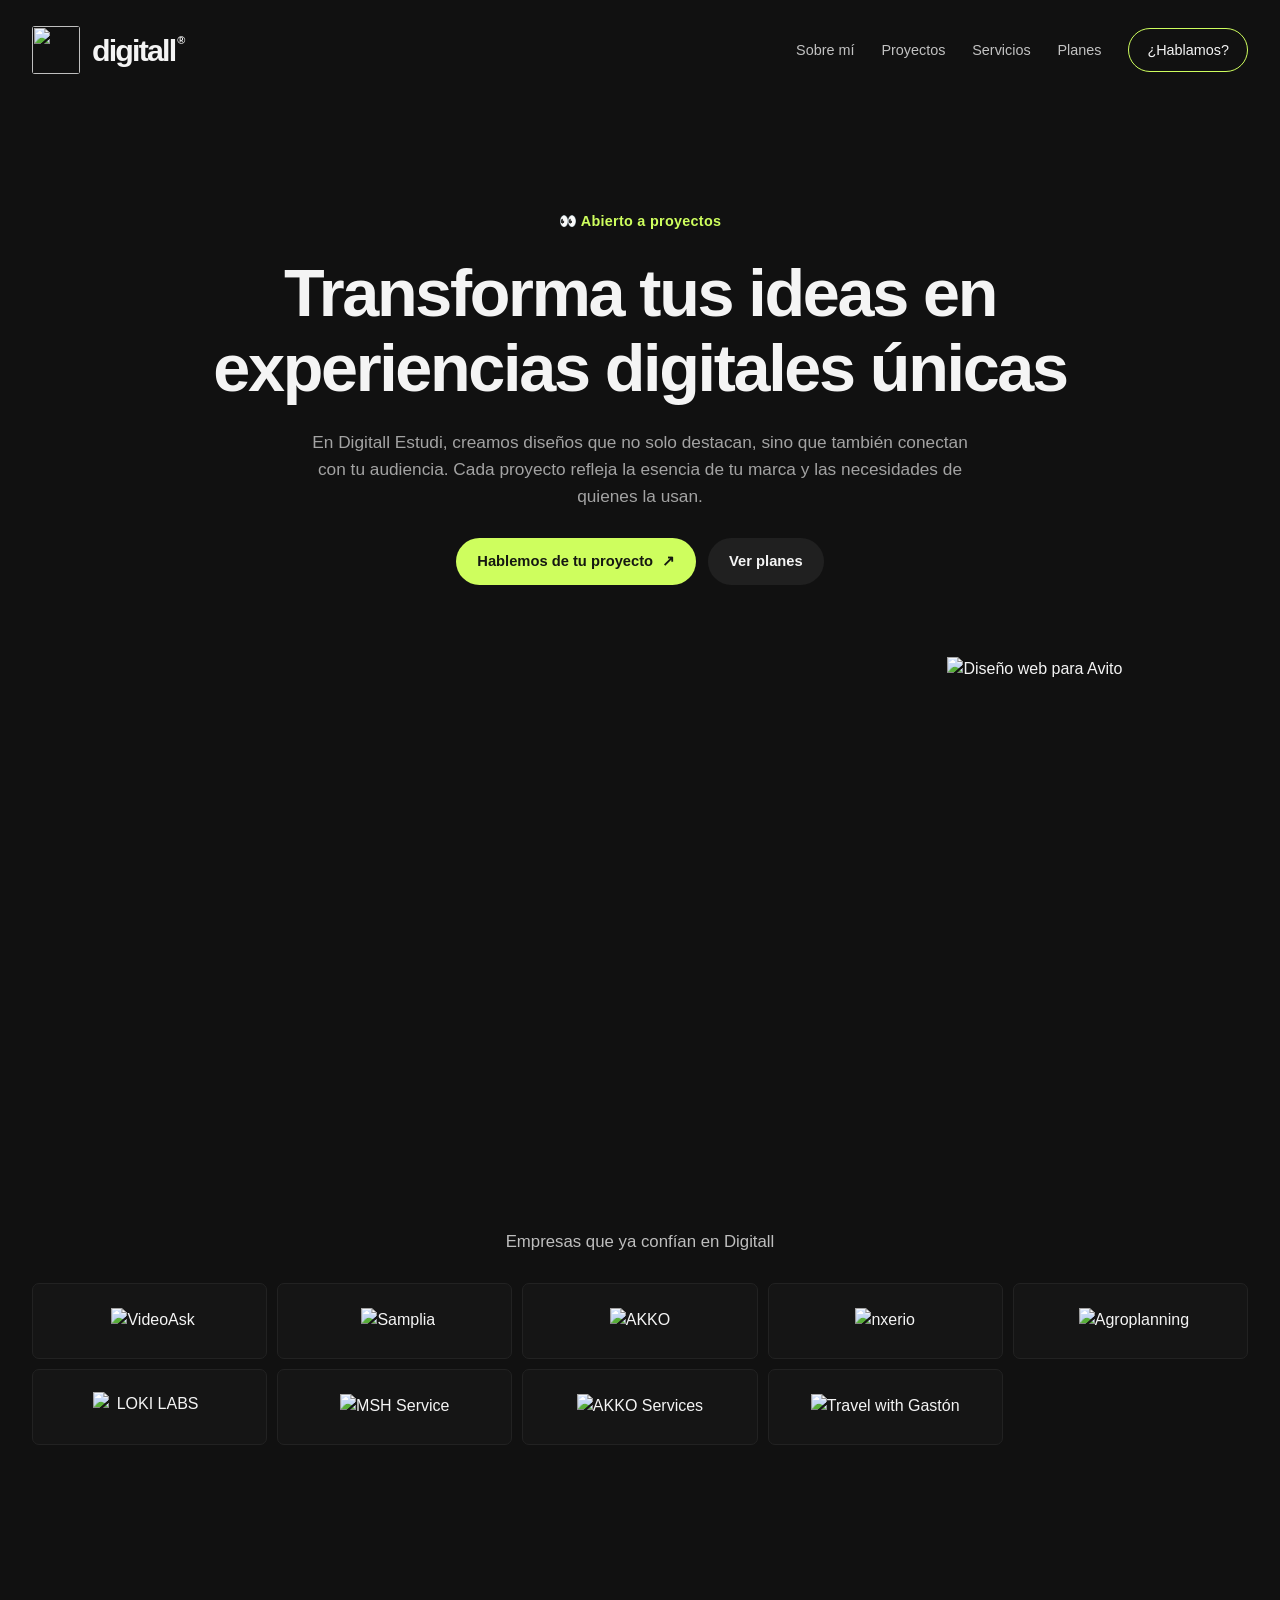
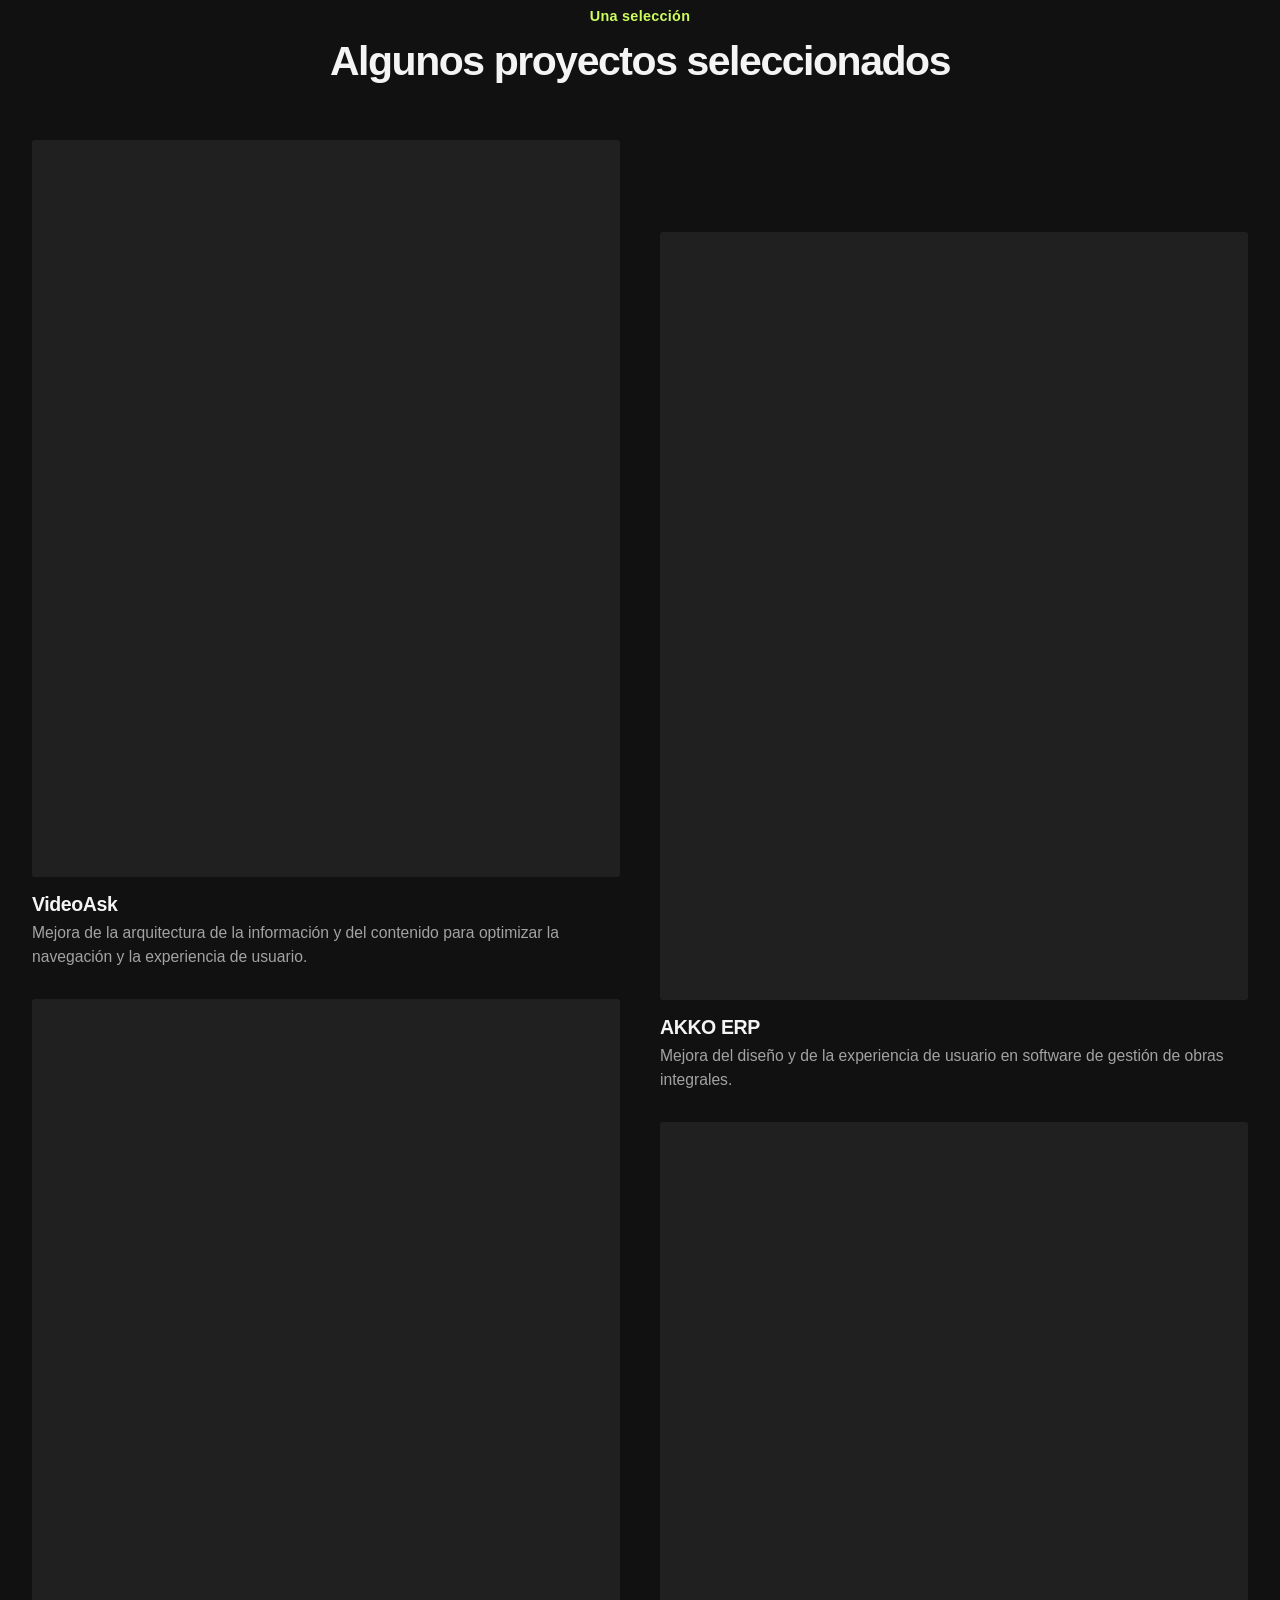
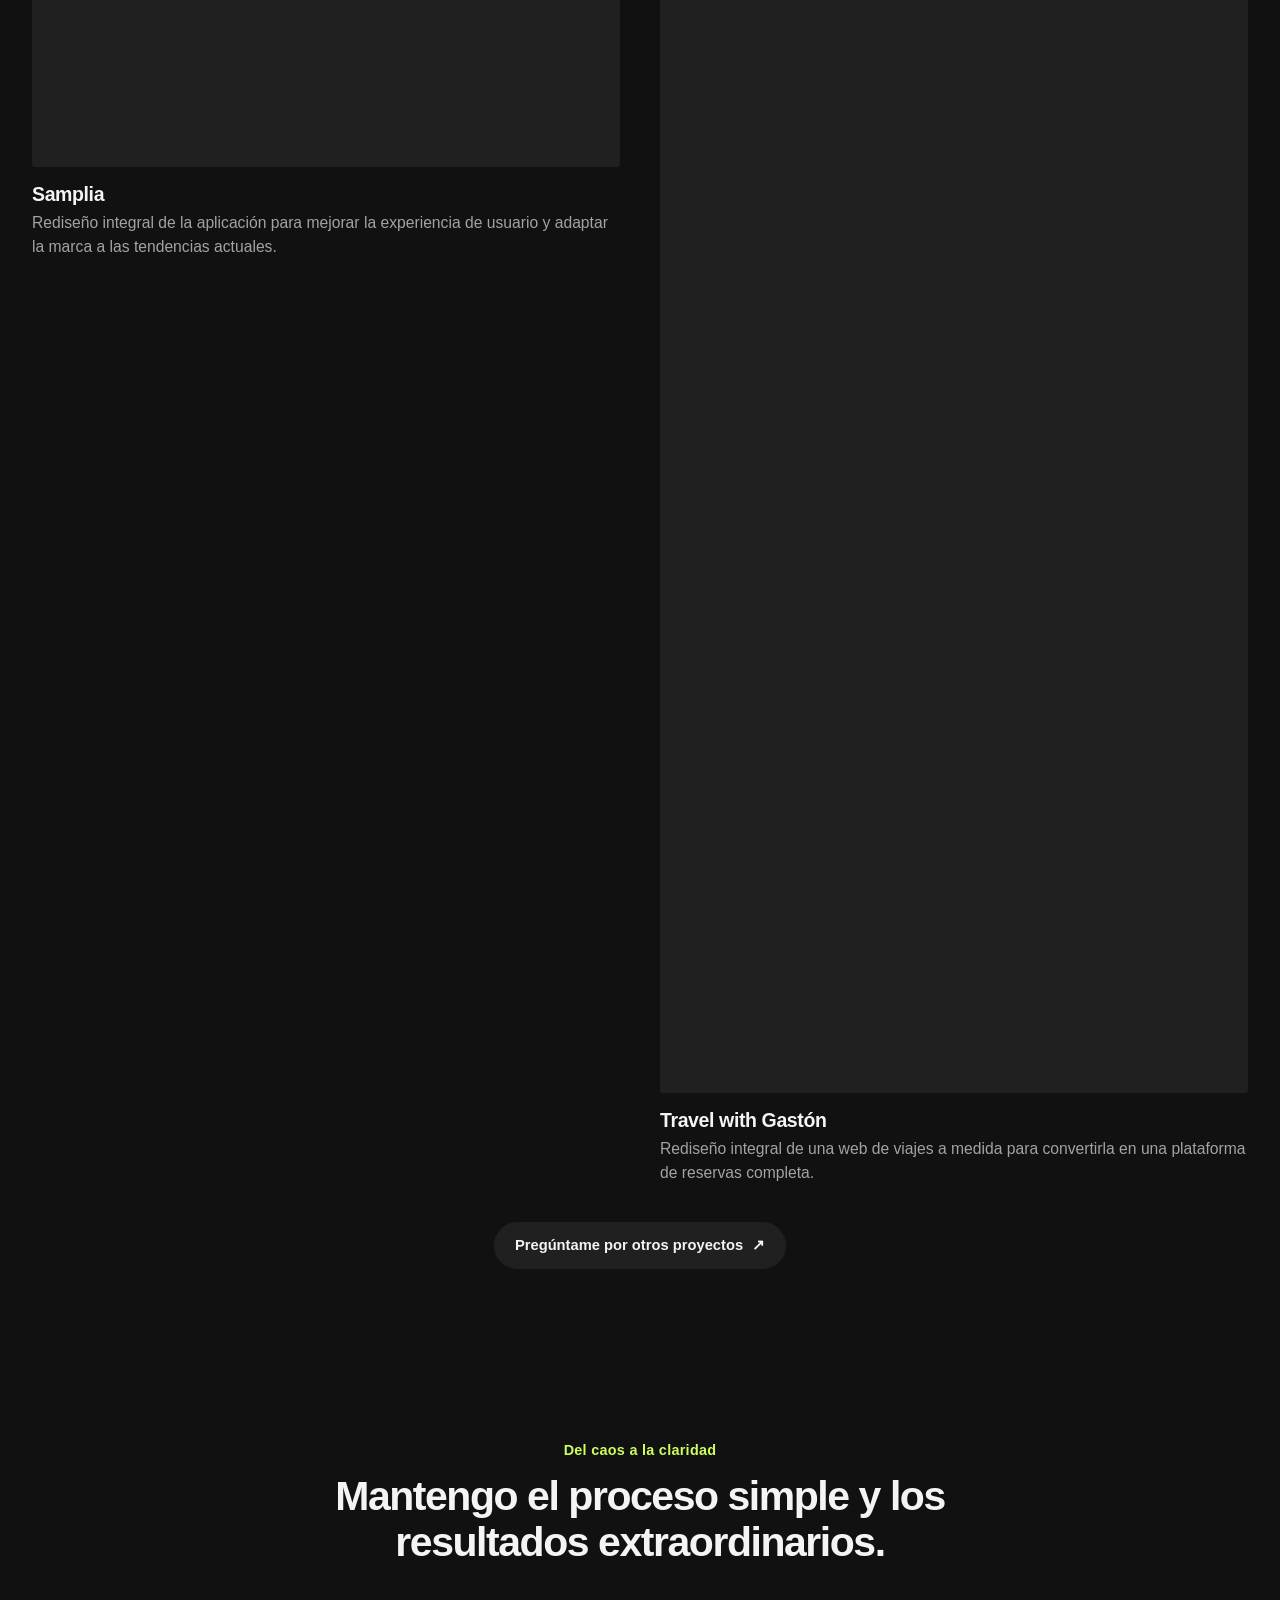
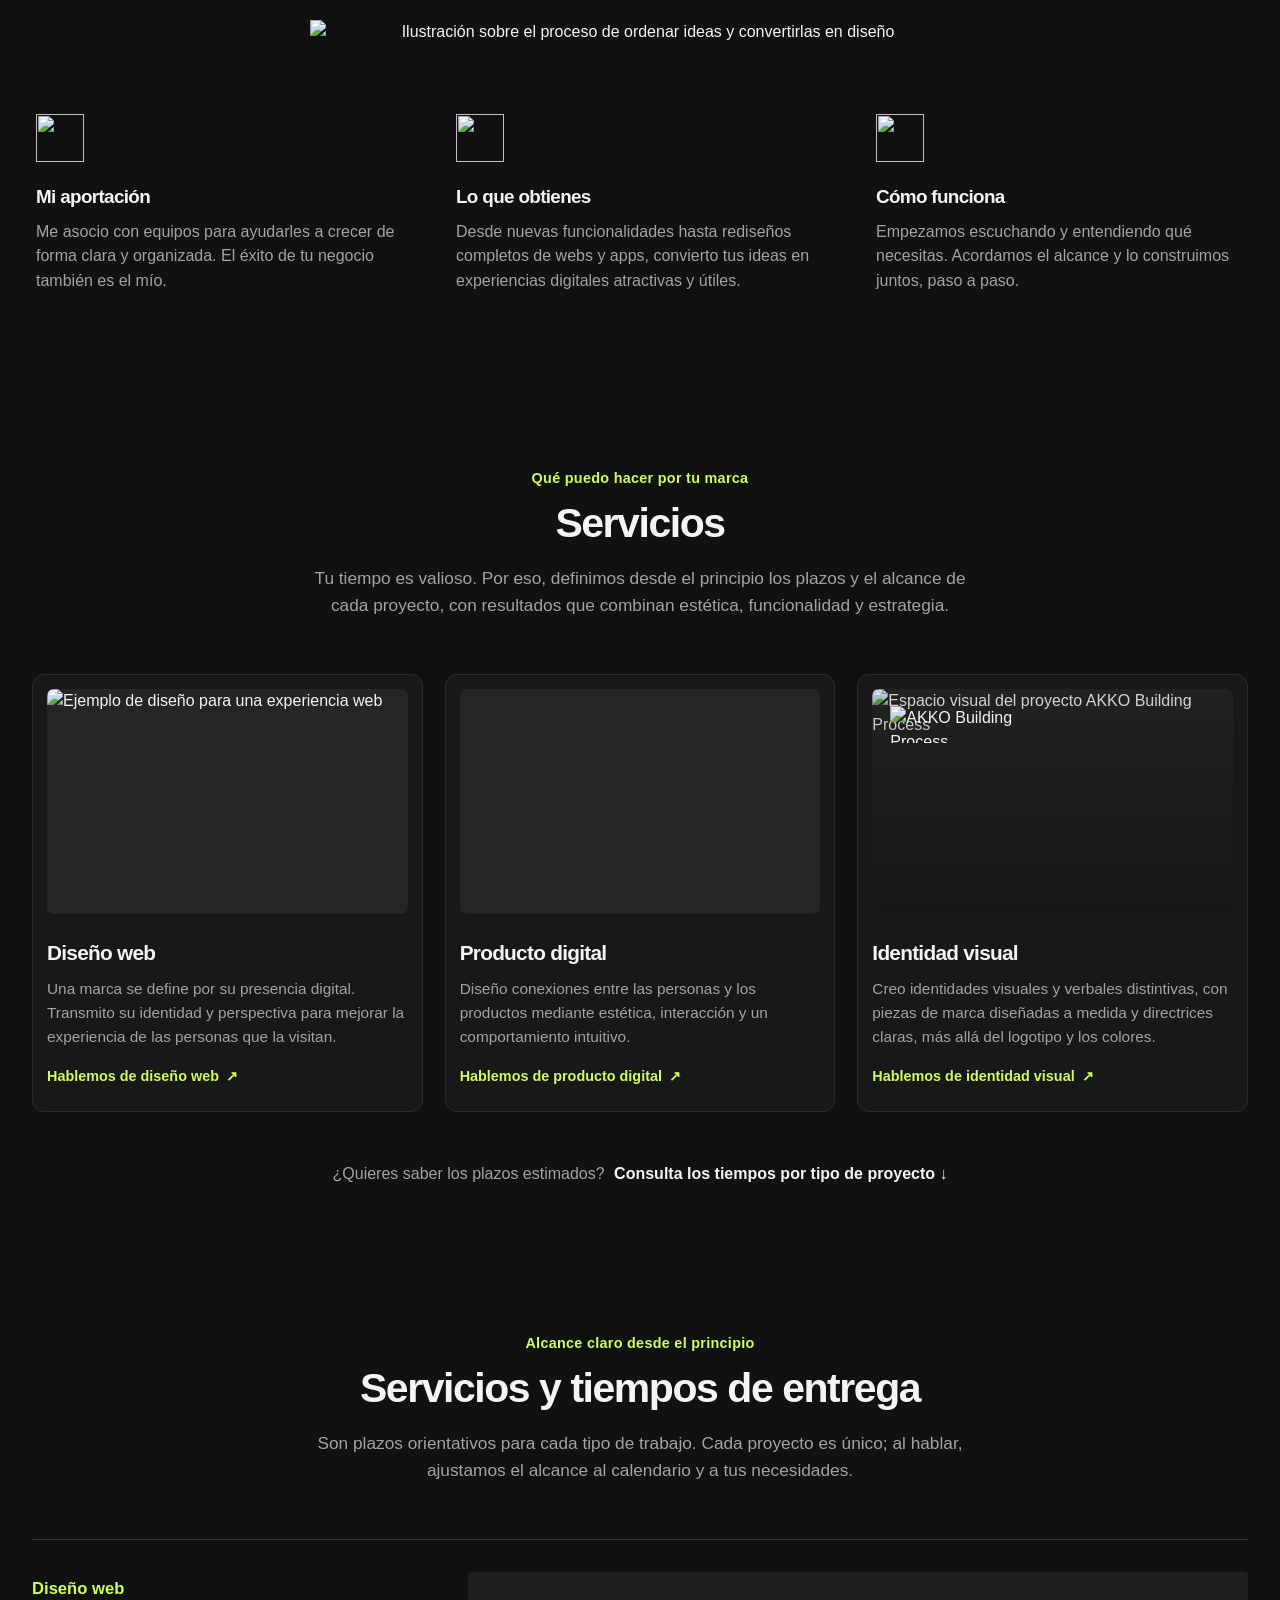
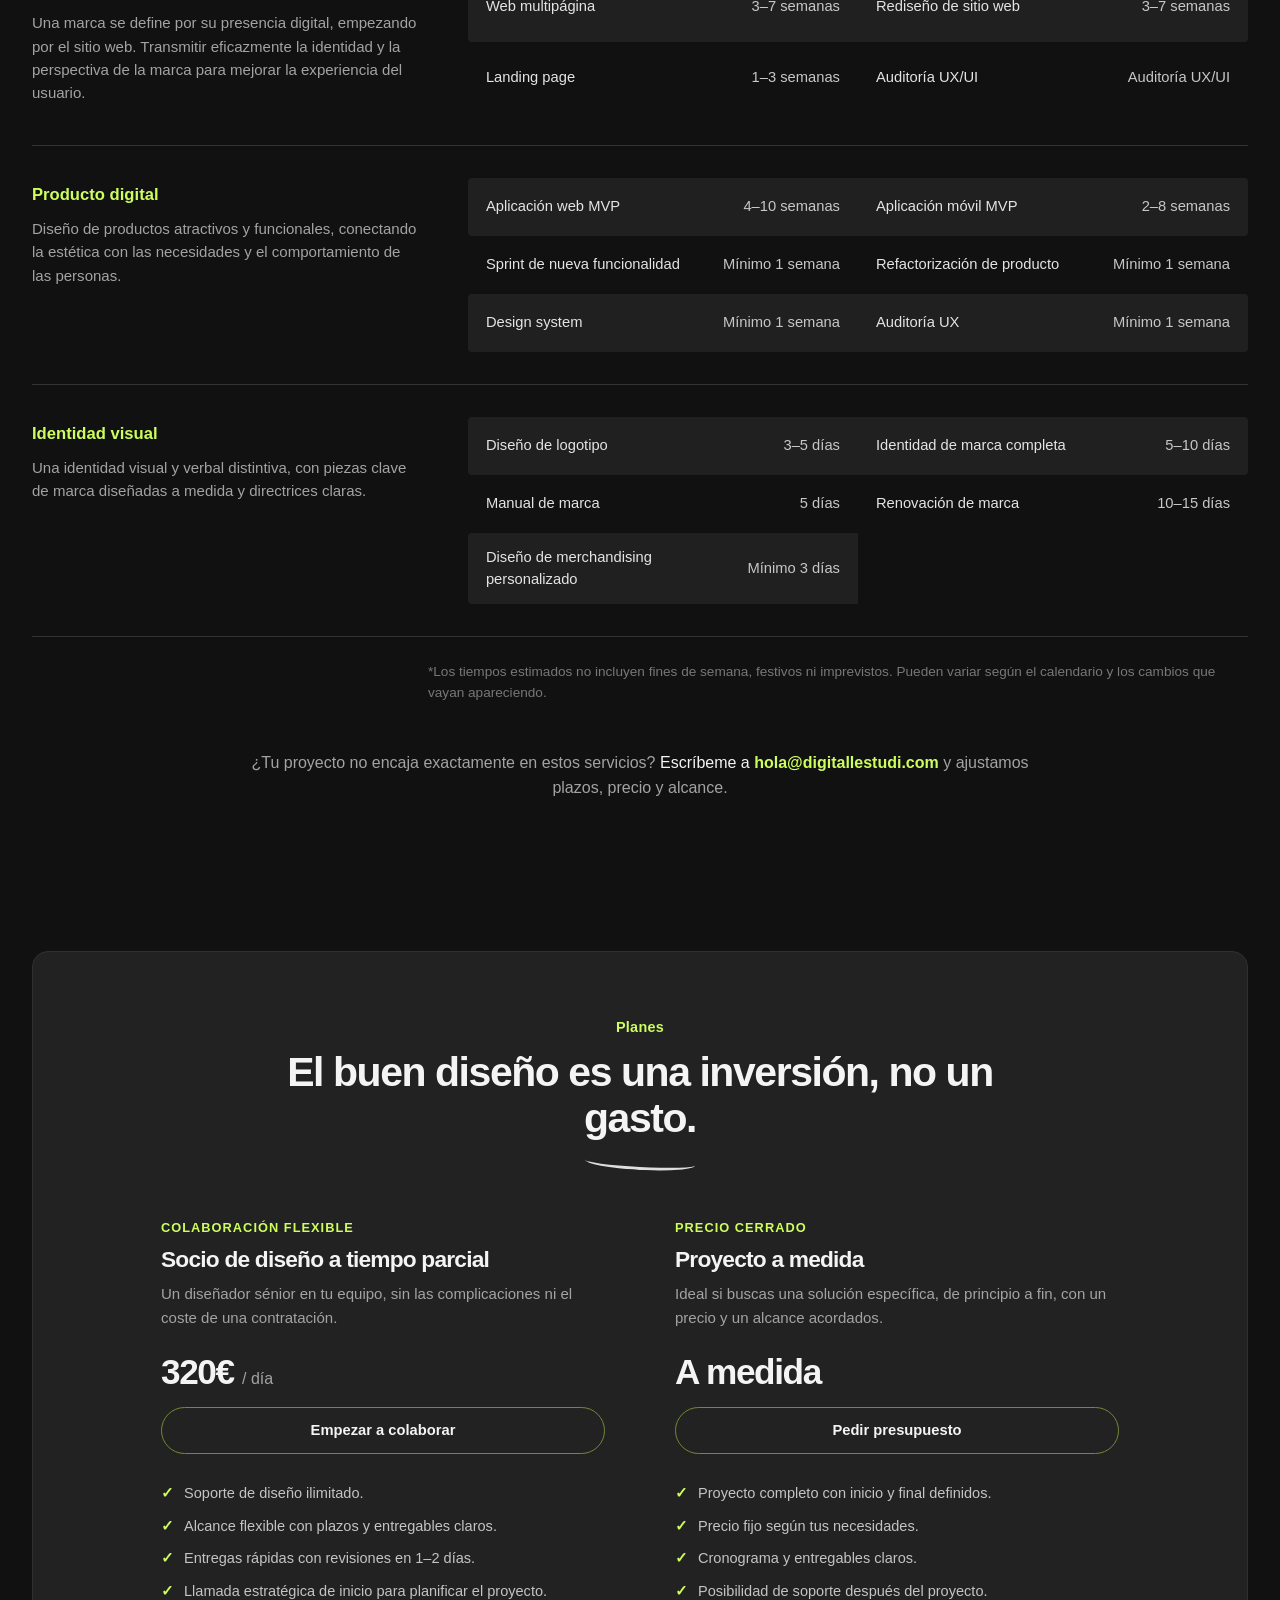
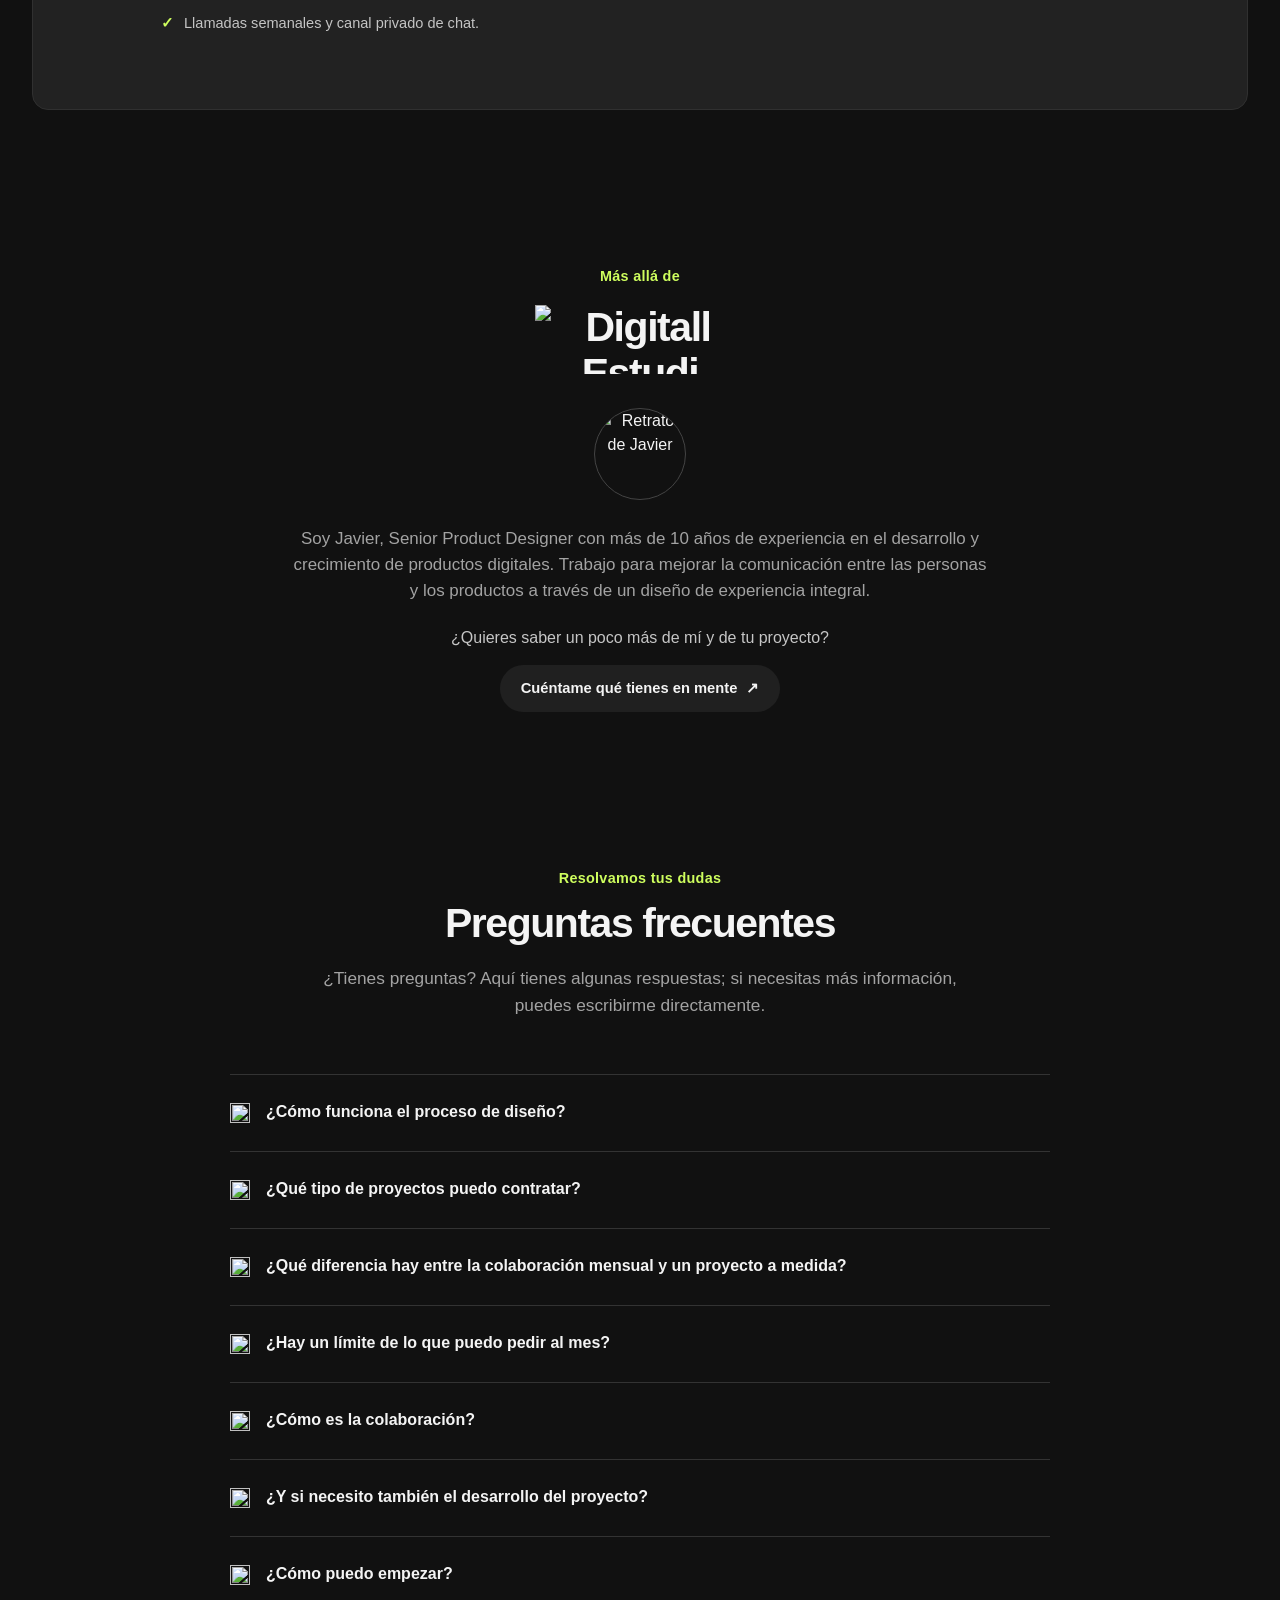
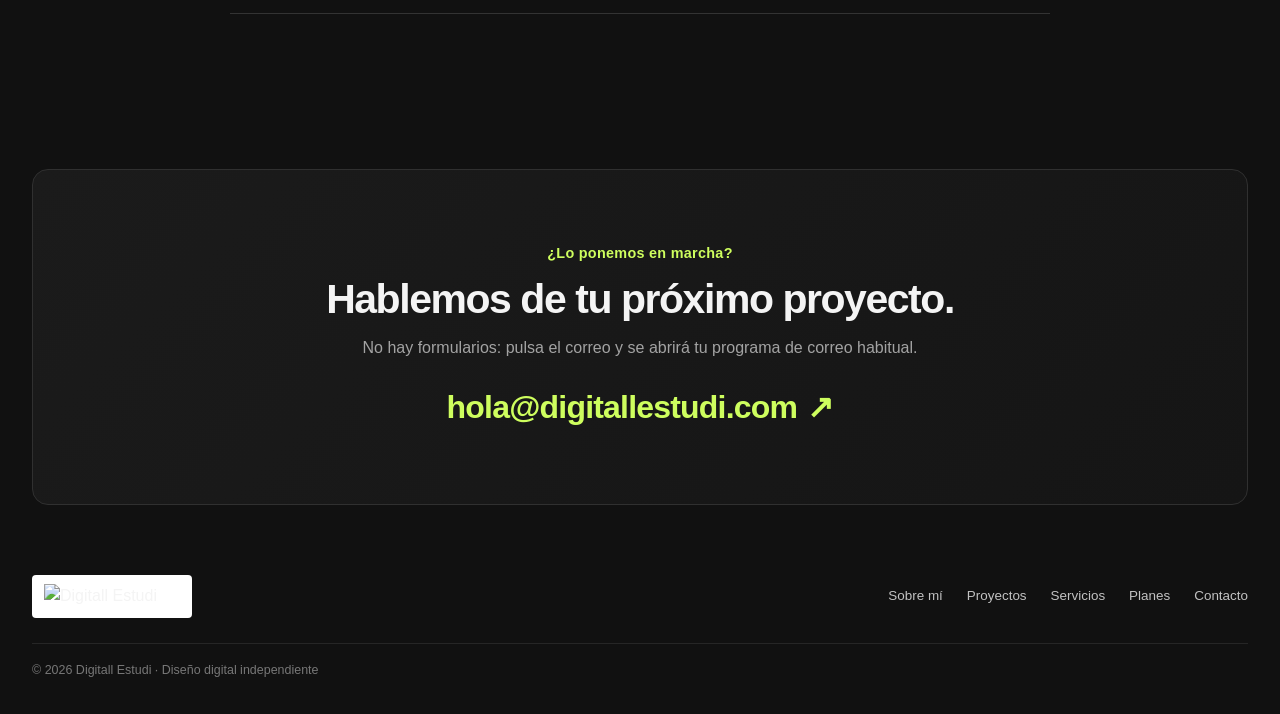
==== index.html @ 69201c95 "Publica landing page estática" ====
<!doctype html>
<html lang="es">
<head>
  <meta charset="utf-8">
  <meta name="viewport" content="width=device-width, initial-scale=1">
  <meta name="theme-color" content="#111111">
  <meta name="color-scheme" content="dark">
  <meta name="robots" content="index,follow,max-image-preview:large">
  <meta name="author" content="Javier Traveset">
  <meta name="description" content="Diseño web, UX/UI, producto digital e identidad visual para marcas y equipos. Soy Javier, Senior Product Designer en Digitall Estudi.">
  <title>Digitall Estudi | Diseño web, UX/UI y producto digital</title>
  <link rel="canonical" href="https://digitallestudi.com/">
  <link rel="icon" type="image/svg+xml" href="assets/Logo-square-negative.svg">
  <link rel="preload" as="image" href="assets/img/optimized/hero-ivoox-960.webp" imagesrcset="assets/img/optimized/hero-ivoox-480.webp 480w, assets/img/optimized/hero-ivoox-768.webp 768w, assets/img/optimized/hero-ivoox-960.webp 960w, assets/img/optimized/hero-ivoox-1280.webp 1280w, assets/img/optimized/hero-ivoox-1600.webp 1600w, assets/img/optimized/hero-ivoox-1800.webp 1800w" imagesizes="(max-width: 700px) 72vw, 65vw" fetchpriority="high">
  <link rel="stylesheet" href="styles.css">
  <meta property="og:type" content="website">
  <meta property="og:locale" content="es_ES">
  <meta property="og:site_name" content="Digitall Estudi">
  <meta property="og:title" content="Digitall Estudi | Diseño web, UX/UI y producto digital">
  <meta property="og:description" content="Diseño web, UX/UI, producto digital e identidad visual para marcas y equipos. Hablemos de tu proyecto.">
  <meta property="og:url" content="https://digitallestudi.com/">
  <meta property="og:image" content="https://digitallestudi.com/assets/og-digitall.webp">
  <meta property="og:image:width" content="1200">
  <meta property="og:image:height" content="630">
  <meta property="og:image:alt" content="Digitall Estudi: diseño web, producto digital e identidad visual">
  <meta name="twitter:card" content="summary_large_image">
  <meta name="twitter:title" content="Digitall Estudi | Diseño web, UX/UI y producto digital">
  <meta name="twitter:description" content="Diseño web, UX/UI, producto digital e identidad visual para marcas y equipos.">
  <meta name="twitter:image" content="https://digitallestudi.com/assets/og-digitall.webp">
  <script type="application/ld+json">
  {
    "@context": "https://schema.org",
    "@graph": [
      {
        "@type": "WebSite",
        "@id": "https://digitallestudi.com/#website",
        "url": "https://digitallestudi.com/",
        "name": "Digitall Estudi",
        "inLanguage": "es-ES",
        "publisher": { "@id": "https://digitallestudi.com/#javier-traveset" }
      },
      {
        "@type": "Person",
        "@id": "https://digitallestudi.com/#javier-traveset",
        "name": "Javier Traveset",
        "jobTitle": "Senior Product Designer",
        "description": "Diseñador de producto digital especializado en diseño web, UX/UI e identidad visual.",
        "email": "hola@digitallestudi.com",
        "url": "https://digitallestudi.com/",
        "worksFor": { "@type": "Organization", "name": "Digitall Estudi", "url": "https://digitallestudi.com/" }
      }
    ]
  }
  </script>
</head>
<body>
  <header class="site-header wrap" id="inicio">
    <a class="brand" href="#inicio" aria-label="Digitall Estudi, inicio">
      <img class="brand-symbol" src="assets/Símbol-negative.svg" alt="">
      <span class="brand-name">digitall<sup>®</sup></span>
    </a>
    <nav class="main-nav" aria-label="Navegación principal">
      <a href="#sobre-mi">Sobre mí</a>
      <a href="#proyectos">Proyectos</a>
      <a href="#servicios">Servicios</a>
      <a href="#planes">Planes</a>
      <a class="nav-contact" href="mailto:hola@digitallestudi.com?subject=Hablemos%20de%20un%20proyecto">¿Hablamos?</a>
    </nav>
  </header>

  <main>
    <section class="hero wrap" aria-labelledby="hero-title">
      <p class="eyebrow"><span aria-hidden="true">👀</span> Abierto a proyectos</p>
      <h1 id="hero-title">Transforma tus ideas en experiencias digitales únicas</h1>
      <p class="hero-intro">En Digitall Estudi, creamos diseños que no solo destacan, sino que también conectan con tu audiencia. Cada proyecto refleja la esencia de tu marca y las necesidades de quienes la usan.</p>
      <div class="hero-actions">
        <a class="button button-primary" href="mailto:hola@digitallestudi.com?subject=Hablemos%20de%20un%20proyecto">Hablemos de tu proyecto <span aria-hidden="true">↗</span></a>
        <a class="button button-quiet" href="#planes">Ver planes</a>
      </div>
    </section>

    <div class="hero-art" role="group" aria-label="Selección de proyectos de producto digital y diseño web">
      <img class="hero-art-main" srcset="assets/img/optimized/hero-ivoox-480.webp 480w, assets/img/optimized/hero-ivoox-768.webp 768w, assets/img/optimized/hero-ivoox-960.webp 960w, assets/img/optimized/hero-ivoox-1280.webp 1280w, assets/img/optimized/hero-ivoox-1600.webp 1600w, assets/img/optimized/hero-ivoox-1800.webp 1800w" sizes="(max-width: 700px) 72vw, 65vw" src="assets/img/optimized/hero-ivoox-1280.webp" alt="Diseño de producto digital para iVoox" fetchpriority="high" width="1280" height="910" decoding="async">
      <img class="hero-art-side" srcset="assets/img/optimized/hero-avito-480.webp 480w, assets/img/optimized/hero-avito-768.webp 768w, assets/img/optimized/hero-avito-960.webp 960w, assets/img/optimized/hero-avito-1200.webp 1200w" sizes="(max-width: 700px) 30vw, 26vw" src="assets/img/optimized/hero-avito-960.webp" alt="Diseño web para Avito" width="960" height="720" decoding="async" loading="eager">
    </div>

    <section class="clients wrap" aria-labelledby="clients-title">
      <p class="section-kicker" id="clients-title">Empresas que ya confían en Digitall</p>
      <div class="client-grid">
        <div class="client-logo client-videoask" aria-label="VideoAsk"><img src="assets/img/logo-videoask-mark.svg" loading="lazy" decoding="async" alt=""><img src="assets/img/logo-videoask-word.svg" loading="lazy" decoding="async" alt="VideoAsk"></div>
        <div class="client-logo client-samplia" aria-label="Samplia"><img src="assets/img/logo-samplia-mark.svg" loading="lazy" decoding="async" alt=""><img src="assets/img/logo-samplia-word.svg" loading="lazy" decoding="async" alt="Samplia"></div>
        <div class="client-logo"><img src="assets/img/logo-akko.svg" loading="lazy" decoding="async" alt="AKKO"></div>
        <div class="client-logo"><img src="assets/img/logo-nxerio.svg" loading="lazy" decoding="async" alt="nxerio"></div>
        <div class="client-logo client-agro"><img src="assets/img/logo-agroplanning-mark.svg" loading="lazy" decoding="async" alt=""><img src="assets/img/logo-agroplanning-word.svg" loading="lazy" decoding="async" alt="Agroplanning"></div>
        <div class="client-logo"><img src="assets/img/logo-loki-labs.webp" loading="lazy" decoding="async" alt="LOKI LABS" width="500" height="132"></div>
        <div class="client-logo"><img src="assets/img/logo-msh.svg" loading="lazy" decoding="async" alt="MSH Service"></div>
        <div class="client-logo"><img src="assets/img/logo-akko-services.svg" loading="lazy" decoding="async" alt="AKKO Services"></div>
        <div class="client-logo"><img src="assets/img/logo-travel-gaston.svg" loading="lazy" decoding="async" alt="Travel with Gastón"></div>
      </div>
    </section>

    <section class="projects wrap" id="proyectos" aria-labelledby="projects-title">
      <div class="section-heading">
        <p class="green-label">Una selección</p>
        <h2 id="projects-title">Algunos proyectos seleccionados</h2>
      </div>
      <div class="project-grid">
        <div class="project-column">
          <article class="project-card">
            <img srcset="assets/img/optimized/project-videoask-480.webp 480w, assets/img/optimized/project-videoask-768.webp 768w, assets/img/optimized/project-videoask-960.webp 960w, assets/img/optimized/project-videoask-1200.webp 1200w" sizes="(max-width: 768px) calc(100vw - 40px), 45vw" src="assets/img/optimized/project-videoask-768.webp" alt="Diseño de la experiencia de VideoAsk" loading="lazy" decoding="async" width="768" height="737">
            <h3>VideoAsk</h3>
            <p>Mejora de la arquitectura de la información y del contenido para optimizar la navegación y la experiencia de usuario.</p>
          </article>
          <article class="project-card">
            <img srcset="assets/img/optimized/project-samplia-480.webp 480w, assets/img/optimized/project-samplia-768.webp 768w, assets/img/optimized/project-samplia-960.webp 960w, assets/img/optimized/project-samplia-1200.webp 1200w" sizes="(max-width: 768px) calc(100vw - 40px), 45vw" src="assets/img/optimized/project-samplia-768.webp" alt="Experiencia móvil de Samplia para Heinz" loading="lazy" decoding="async" width="768" height="768">
            <h3>Samplia</h3>
            <p>Rediseño integral de la aplicación para mejorar la experiencia de usuario y adaptar la marca a las tendencias actuales.</p>
          </article>
        </div>
        <div class="project-column project-column-offset">
          <article class="project-card">
            <img srcset="assets/img/optimized/project-akko-480.webp 480w, assets/img/optimized/project-akko-768.webp 768w, assets/img/optimized/project-akko-960.webp 960w, assets/img/optimized/project-akko-1200.webp 1200w" sizes="(max-width: 768px) calc(100vw - 40px), 45vw" src="assets/img/optimized/project-akko-768.webp" alt="Interfaz del producto AKKO ERP" loading="lazy" decoding="async" width="768" height="768">
            <h3>AKKO ERP</h3>
            <p>Mejora del diseño y de la experiencia de usuario en software de gestión de obras integrales.</p>
          </article>
          <article class="project-card project-travel">
            <img srcset="assets/img/optimized/project-travel-480.webp 480w, assets/img/optimized/project-travel-550.webp 550w" sizes="(max-width: 768px) calc(100vw - 40px), 45vw" src="assets/img/optimized/project-travel-480.webp" alt="Diseño de la experiencia digital de Travel with Gastón" loading="lazy" decoding="async" width="480" height="1571">
            <h3>Travel with Gastón</h3>
            <p>Rediseño integral de una web de viajes a medida para convertirla en una plataforma de reservas completa.</p>
          </article>
        </div>
      </div>
      <p class="section-cta"><a class="button button-quiet" href="mailto:hola@digitallestudi.com?subject=Quiero%20conocer%20m%C3%A1s%20proyectos">Pregúntame por otros proyectos <span aria-hidden="true">↗</span></a></p>
    </section>

    <section class="approach wrap" aria-labelledby="approach-title">
      <p class="green-label">Del caos a la claridad</p>
      <h2 id="approach-title">Mantengo el proceso simple y los resultados extraordinarios.</h2>
      <img class="approach-illustration" src="assets/img/idea-illustration.svg" alt="Ilustración sobre el proceso de ordenar ideas y convertirlas en diseño" loading="lazy" decoding="async">
      <div class="benefit-grid">
        <article class="benefit-card">
          <img src="assets/img/benefit-contribution.webp" alt="" loading="lazy" decoding="async" width="160" height="152">
          <h3>Mi aportación</h3>
          <p>Me asocio con equipos para ayudarles a crecer de forma clara y organizada. El éxito de tu negocio también es el mío.</p>
        </article>
        <article class="benefit-card">
          <img src="assets/img/benefit-results.webp" alt="" loading="lazy" decoding="async" width="160" height="160">
          <h3>Lo que obtienes</h3>
          <p>Desde nuevas funcionalidades hasta rediseños completos de webs y apps, convierto tus ideas en experiencias digitales atractivas y útiles.</p>
        </article>
        <article class="benefit-card">
          <img src="assets/img/benefit-process.webp" alt="" loading="lazy" decoding="async" width="160" height="160">
          <h3>Cómo funciona</h3>
          <p>Empezamos escuchando y entendiendo qué necesitas. Acordamos el alcance y lo construimos juntos, paso a paso.</p>
        </article>
      </div>
    </section>

    <section class="services wrap" id="servicios" aria-labelledby="services-title">
      <div class="section-heading">
        <p class="green-label">Qué puedo hacer por tu marca</p>
        <h2 id="services-title">Servicios</h2>
        <p class="section-intro">Tu tiempo es valioso. Por eso, definimos desde el principio los plazos y el alcance de cada proyecto, con resultados que combinan estética, funcionalidad y estrategia.</p>
      </div>
      <div class="service-grid">
        <article class="service-card">
          <div class="service-image service-image-web"><img srcset="assets/img/optimized/service-web-480.webp 480w, assets/img/optimized/service-web-489.webp 489w" sizes="(max-width: 768px) calc(100vw - 40px), 30vw" src="assets/img/optimized/service-web-489.webp" alt="Ejemplo de diseño para una experiencia web" loading="lazy" decoding="async" width="489" height="1200"></div>
          <h3>Diseño web</h3>
          <p>Una marca se define por su presencia digital. Transmito su identidad y perspectiva para mejorar la experiencia de las personas que la visitan.</p>
          <a href="mailto:hola@digitallestudi.com?subject=Proyecto%20de%20dise%C3%B1o%20web">Hablemos de diseño web <span aria-hidden="true">↗</span></a>
        </article>
        <article class="service-card">
          <div class="service-image service-image-product"><img srcset="assets/img/optimized/project-samplia-480.webp 480w, assets/img/optimized/project-samplia-768.webp 768w, assets/img/optimized/project-samplia-960.webp 960w, assets/img/optimized/project-samplia-1200.webp 1200w" sizes="(max-width: 768px) calc(100vw - 40px), 45vw" src="assets/img/optimized/project-samplia-768.webp" alt="Producto digital diseñado para Samplia" loading="lazy" decoding="async" width="768" height="768"></div>
          <h3>Producto digital</h3>
          <p>Diseño conexiones entre las personas y los productos mediante estética, interacción y un comportamiento intuitivo.</p>
          <a href="mailto:hola@digitallestudi.com?subject=Proyecto%20de%20producto%20digital">Hablemos de producto digital <span aria-hidden="true">↗</span></a>
        </article>
        <article class="service-card">
          <div class="service-image service-image-identity">
            <img class="identity-photo" srcset="assets/img/optimized/service-identity-480.webp 480w, assets/img/optimized/service-identity-768.webp 768w" sizes="(max-width: 768px) calc(100vw - 40px), 30vw" src="assets/img/optimized/service-identity-768.webp" alt="Espacio visual del proyecto AKKO Building Process" loading="lazy" decoding="async" width="768" height="1024">
            <img class="identity-mark" src="assets/img/logo-building-process.svg" alt="AKKO Building Process" loading="lazy" decoding="async">
          </div>
          <h3>Identidad visual</h3>
          <p>Creo identidades visuales y verbales distintivas, con piezas de marca diseñadas a medida y directrices claras, más allá del logotipo y los colores.</p>
          <a href="mailto:hola@digitallestudi.com?subject=Proyecto%20de%20identidad%20visual">Hablemos de identidad visual <span aria-hidden="true">↗</span></a>
        </article>
      </div>
      <p class="service-note">¿Quieres saber los plazos estimados? <a href="#servicios-tiempos">Consulta los tiempos por tipo de proyecto <span aria-hidden="true">↓</span></a></p>
    </section>

    <section class="timings wrap" id="servicios-tiempos" aria-labelledby="timings-title">
      <div class="section-heading">
        <p class="green-label">Alcance claro desde el principio</p>
        <h2 id="timings-title">Servicios y tiempos de entrega</h2>
        <p class="section-intro">Son plazos orientativos para cada tipo de trabajo. Cada proyecto es único; al hablar, ajustamos el alcance al calendario y a tus necesidades.</p>
      </div>
      <div class="timing-list">
        <article class="timing-group">
          <div class="timing-description">
            <h3>Diseño web</h3>
            <p>Una marca se define por su presencia digital, empezando por el sitio web. Transmitir eficazmente la identidad y la perspectiva de la marca para mejorar la experiencia del usuario.</p>
          </div>
          <div class="timing-rows" role="list" aria-label="Plazos de diseño web">
            <div class="timing-row" role="listitem"><span>Web multipágina</span><span>3–7 semanas</span></div>
            <div class="timing-row" role="listitem"><span>Rediseño de sitio web</span><span>3–7 semanas</span></div>
            <div class="timing-row" role="listitem"><span>Landing page</span><span>1–3 semanas</span></div>
            <div class="timing-row" role="listitem"><span>Auditoría UX/UI</span><span>Auditoría UX/UI</span></div>
          </div>
        </article>
        <article class="timing-group">
          <div class="timing-description">
            <h3>Producto digital</h3>
            <p>Diseño de productos atractivos y funcionales, conectando la estética con las necesidades y el comportamiento de las personas.</p>
          </div>
          <div class="timing-rows" role="list" aria-label="Plazos de producto digital">
            <div class="timing-row" role="listitem"><span>Aplicación web MVP</span><span>4–10 semanas</span></div>
            <div class="timing-row" role="listitem"><span>Aplicación móvil MVP</span><span>2–8 semanas</span></div>
            <div class="timing-row" role="listitem"><span>Sprint de nueva funcionalidad</span><span>Mínimo 1 semana</span></div>
            <div class="timing-row" role="listitem"><span>Refactorización de producto</span><span>Mínimo 1 semana</span></div>
            <div class="timing-row" role="listitem"><span>Design system</span><span>Mínimo 1 semana</span></div>
            <div class="timing-row" role="listitem"><span>Auditoría UX</span><span>Mínimo 1 semana</span></div>
          </div>
        </article>
        <article class="timing-group">
          <div class="timing-description">
            <h3>Identidad visual</h3>
            <p>Una identidad visual y verbal distintiva, con piezas clave de marca diseñadas a medida y directrices claras.</p>
          </div>
          <div class="timing-rows" role="list" aria-label="Plazos de identidad visual">
            <div class="timing-row" role="listitem"><span>Diseño de logotipo</span><span>3–5 días</span></div>
            <div class="timing-row" role="listitem"><span>Identidad de marca completa</span><span>5–10 días</span></div>
            <div class="timing-row" role="listitem"><span>Manual de marca</span><span>5 días</span></div>
            <div class="timing-row" role="listitem"><span>Renovación de marca</span><span>10–15 días</span></div>
            <div class="timing-row" role="listitem"><span>Diseño de merchandising personalizado</span><span>Mínimo 3 días</span></div>
          </div>
        </article>
      </div>
      <p class="timing-footnote">*Los tiempos estimados no incluyen fines de semana, festivos ni imprevistos. Pueden variar según el calendario y los cambios que vayan apareciendo.</p>
      <p class="timing-contact">¿Tu proyecto no encaja exactamente en estos servicios? <a href="mailto:hola@digitallestudi.com?subject=Consulta%20sobre%20un%20proyecto">Escríbeme a <strong>hola@digitallestudi.com</strong></a> y ajustamos plazos, precio y alcance.</p>
    </section>

    <section class="pricing wrap" id="planes" aria-labelledby="pricing-title">
      <p class="green-label">Planes</p>
      <h2 id="pricing-title">El buen diseño es una inversión, no un gasto.</h2>
      <div class="pricing-rule" aria-hidden="true"></div>
      <div class="plan-grid">
        <article class="plan-card">
          <p class="plan-label">Colaboración flexible</p>
          <h3>Socio de diseño a tiempo parcial</h3>
          <p>Un diseñador sénior en tu equipo, sin las complicaciones ni el coste de una contratación.</p>
          <p class="price">320€ <span>/ día</span></p>
          <a class="button button-outline" href="mailto:hola@digitallestudi.com?subject=Colaboraci%C3%B3n%20de%20dise%C3%B1o%20mensual">Empezar a colaborar</a>
          <ul>
            <li>Soporte de diseño ilimitado.</li>
            <li>Alcance flexible con plazos y entregables claros.</li>
            <li>Entregas rápidas con revisiones en 1–2 días.</li>
            <li>Llamada estratégica de inicio para planificar el proyecto.</li>
            <li>Llamadas semanales y canal privado de chat.</li>
          </ul>
        </article>
        <article class="plan-card">
          <p class="plan-label">Precio cerrado</p>
          <h3>Proyecto a medida</h3>
          <p>Ideal si buscas una solución específica, de principio a fin, con un precio y un alcance acordados.</p>
          <p class="price">A medida</p>
          <a class="button button-outline" href="mailto:hola@digitallestudi.com?subject=Presupuesto%20para%20un%20proyecto">Pedir presupuesto</a>
          <ul>
            <li>Proyecto completo con inicio y final definidos.</li>
            <li>Precio fijo según tus necesidades.</li>
            <li>Cronograma y entregables claros.</li>
            <li>Posibilidad de soporte después del proyecto.</li>
          </ul>
        </article>
      </div>
    </section>

    <section class="about wrap" id="sobre-mi" aria-labelledby="about-title">
      <p class="green-label">Más allá de</p>
      <h2 id="about-title"><img class="about-wordmark" srcset="assets/img/optimized/logo-negative-320.webp 320w, assets/img/optimized/logo-negative-640.webp 640w" sizes="210px" src="assets/img/optimized/logo-negative-320.webp" alt="Digitall Estudi" width="320" height="104" decoding="async"></h2>
      <img class="about-avatar" srcset="assets/img/optimized/javier-240.webp" sizes="92px" src="assets/img/optimized/javier-240.webp" alt="Retrato de Javier" loading="lazy" decoding="async" width="240" height="240">
      <p class="about-copy">Soy Javier, Senior Product Designer con más de 10 años de experiencia en el desarrollo y crecimiento de productos digitales. Trabajo para mejorar la comunicación entre las personas y los productos a través de un diseño de experiencia integral.</p>
      <p class="about-prompt">¿Quieres saber un poco más de mí y de tu proyecto?</p>
      <a class="button button-quiet" href="mailto:hola@digitallestudi.com?subject=Quiero%20hablar%20sobre%20un%20proyecto">Cuéntame qué tienes en mente <span aria-hidden="true">↗</span></a>
    </section>

    <section class="faq wrap" id="preguntas" aria-labelledby="faq-title">
      <div class="section-heading">
        <p class="green-label">Resolvamos tus dudas</p>
        <h2 id="faq-title">Preguntas frecuentes</h2>
        <p class="section-intro">¿Tienes preguntas? Aquí tienes algunas respuestas; si necesitas más información, puedes escribirme directamente.</p>
      </div>
      <div class="faq-list">
        <details>
          <summary><img src="assets/img/plus-circle.svg" alt=""><span>¿Cómo funciona el proceso de diseño?</span></summary>
          <p>Empezamos por entender el objetivo, el contexto y las necesidades. Acordamos el alcance y los plazos antes de diseñar y revisamos contigo las entregas.</p>
        </details>
        <details>
          <summary><img src="assets/img/plus-circle.svg" alt=""><span>¿Qué tipo de proyectos puedo contratar?</span></summary>
          <p>Diseño web y landing pages, producto digital para web o móvil e identidad visual. En la sección de servicios encontrarás los tiempos orientativos de cada tipo de proyecto.</p>
        </details>
        <details>
          <summary><img src="assets/img/plus-circle.svg" alt=""><span>¿Qué diferencia hay entre la colaboración mensual y un proyecto a medida?</span></summary>
          <p>La colaboración como socio de diseño está pensada para un trabajo flexible y continuado. El proyecto a medida define desde el inicio un alcance, un calendario y un precio para una solución concreta.</p>
        </details>
        <details>
          <summary><img src="assets/img/plus-circle.svg" alt=""><span>¿Hay un límite de lo que puedo pedir al mes?</span></summary>
          <p>El plan contempla soporte de diseño ilimitado, con un alcance y un ritmo de entrega acordados. Escríbeme y vemos qué encaja con tus prioridades.</p>
        </details>
        <details>
          <summary><img src="assets/img/plus-circle.svg" alt=""><span>¿Cómo es la colaboración?</span></summary>
          <p>El plan de socio incluye una llamada estratégica de inicio, llamadas semanales y un canal privado de chat. Definimos contigo el calendario y los siguientes pasos.</p>
        </details>
        <details>
          <summary><img src="assets/img/plus-circle.svg" alt=""><span>¿Y si necesito también el desarrollo del proyecto?</span></summary>
          <p>Cuéntame qué necesitas y revisaremos juntos el alcance para acordar la mejor forma de abordar el proyecto.</p>
        </details>
        <details>
          <summary><img src="assets/img/plus-circle.svg" alt=""><span>¿Cómo puedo empezar?</span></summary>
          <p>Escríbeme a <a href="mailto:hola@digitallestudi.com?subject=Empezar%20un%20proyecto">hola@digitallestudi.com</a> con unas líneas sobre tu idea. Te responderé para entender lo que necesitas.</p>
        </details>
      </div>
    </section>

    <section class="contact wrap" id="contacto" aria-labelledby="contact-title">
      <p class="green-label">¿Lo ponemos en marcha?</p>
      <h2 id="contact-title">Hablemos de tu próximo proyecto.</h2>
      <p>No hay formularios: pulsa el correo y se abrirá tu programa de correo habitual.</p>
      <a class="contact-email" href="mailto:hola@digitallestudi.com?subject=Hablemos%20de%20un%20proyecto">hola@digitallestudi.com <span aria-hidden="true">↗</span></a>
    </section>
  </main>

  <footer class="site-footer wrap">
    <a class="footer-brand" href="#inicio" aria-label="Volver al inicio"><img src="assets/Marca.svg" alt="Digitall Estudi"></a>
    <nav class="footer-nav" aria-label="Navegación del pie de página">
      <a href="#sobre-mi">Sobre mí</a>
      <a href="#proyectos">Proyectos</a>
      <a href="#servicios">Servicios</a>
      <a href="#planes">Planes</a>
      <a href="#contacto">Contacto</a>
    </nav>
    <p class="copyright">© <span id="year">2026</span> Digitall Estudi · Diseño digital independiente</p>
  </footer>
</body>
</html>
---- styles.css ----
:root {
  color-scheme: dark;
  --bg: #111111;
  --surface: #181818;
  --surface-strong: #222222;
  --line: #333333;
  --text: #f4f4f4;
  --muted: #a3a3a3;
  --soft: #777777;
  --accent: #cefe5e;
  --max: 1280px;
}

* { box-sizing: border-box; }
html { scroll-behavior: smooth; scroll-padding-top: 28px; }
body {
  margin: 0;
  background: var(--bg);
  color: var(--text);
  font-family: Inter, "Segoe UI", Arial, sans-serif;
  font-size: 16px;
  line-height: 1.55;
  -webkit-font-smoothing: antialiased;
}
a { color: inherit; text-decoration: none; }
a:focus-visible, summary:focus-visible { outline: 2px solid var(--accent); outline-offset: 5px; border-radius: 3px; }
img { display: block; max-width: 100%; }
h1, h2, h3, p { margin: 0; }
h1, h2, h3 { line-height: 1.12; letter-spacing: -0.035em; }
h1 { font-size: clamp(2.7rem, 5.2vw, 4.65rem); max-width: 940px; }
h2 { font-size: clamp(2rem, 3.2vw, 3rem); }
h3 { font-size: 1.3rem; }
.wrap { width: min(var(--max), calc(100% - 64px)); margin-inline: auto; }

.site-header { min-height: 100px; display: flex; align-items: center; justify-content: space-between; gap: 36px; }
.brand { display: flex; align-items: center; gap: 12px; flex: 0 0 auto; }
.brand-symbol { width: 48px; height: 48px; object-fit: contain; border-radius: 3px; }
.brand-name { font-size: 1.9rem; line-height: 1; font-weight: 750; letter-spacing: -0.06em; }
.brand-name sup { font-size: .36em; margin-left: 2px; vertical-align: top; letter-spacing: 0; }
.main-nav, .footer-nav { display: flex; align-items: center; gap: clamp(16px, 2.1vw, 30px); color: #c2c2c2; font-size: .9rem; }
.main-nav a, .footer-nav a { transition: color .2s ease; }
.main-nav a:hover, .footer-nav a:hover { color: var(--accent); }
.nav-contact { padding: 10px 18px; border: 1px solid var(--accent); border-radius: 99px; color: var(--text); }

.hero { padding-top: 110px; text-align: center; }
.eyebrow, .green-label { color: var(--accent); font-size: .9rem; font-weight: 650; letter-spacing: .02em; }
.eyebrow { margin-bottom: 24px; }
.hero h1 { margin-inline: auto; }
.hero-intro { max-width: 670px; margin: 24px auto 28px; color: var(--muted); font-size: clamp(1.05rem, 1.35vw, 1.22rem); }
.hero-actions { display: flex; justify-content: center; flex-wrap: wrap; gap: 12px; }
.button { display: inline-flex; align-items: center; justify-content: center; gap: 9px; min-height: 44px; padding: 11px 20px; border: 1px solid transparent; border-radius: 999px; font-size: .92rem; font-weight: 600; transition: transform .2s ease, background-color .2s ease, border-color .2s ease; }
.button:hover { transform: translateY(-2px); }
.button-primary { background: var(--accent); color: #151811; }
.button-primary:hover { background: #dfff8b; }
.button-quiet { background: #202020; color: var(--text); }
.button-quiet:hover { background: #2a2a2a; }
.button-outline { border-color: #718a36; color: var(--text); background: transparent; }
.button-outline:hover { background: rgba(206, 254, 94, .08); }
.hero-art { width: calc(100% - 7.8vw); margin: 72px 0 0 7.8vw; display: flex; gap: 8px; overflow: hidden; }
.hero-art img { height: 480px; object-fit: cover; }
.hero-art-main { width: 71.2%; object-position: center; }
.hero-art-side { width: 28.2%; object-position: 34% center; }

.clients { padding-top: 92px; text-align: center; }
.section-kicker { color: #bebebe; font-size: 1.05rem; margin-bottom: 28px; }
.client-grid { display: grid; grid-template-columns: repeat(5, minmax(0, 1fr)); gap: 10px; }
.client-logo { min-width: 0; height: 76px; display: flex; align-items: center; justify-content: center; gap: 7px; padding: 13px 16px; border: 1px solid #222; border-radius: 7px; background: #151515; }
.client-logo img { max-height: 34px; max-width: 100%; width: auto; object-fit: contain; }
.client-videoask img:first-child, .client-samplia img:first-child { max-height: 34px; max-width: 36px; }
.client-videoask img:last-child, .client-samplia img:last-child { max-width: 124px; }
.client-agro img:first-child { max-height: 32px; max-width: 33px; }
.client-agro img:last-child { max-width: 120px; }
.client-logo:nth-child(6) img { max-height: 30px; }

.projects { padding-top: 160px; }
.section-heading { max-width: 760px; margin: 0 auto 55px; text-align: center; }
.section-heading .green-label { margin-bottom: 12px; }
.section-heading h2 { margin-bottom: 18px; }
.section-intro { max-width: 690px; margin: 0 auto; color: var(--muted); font-size: 1.08rem; }
.project-grid { display: grid; grid-template-columns: repeat(2, minmax(0, 1fr)); gap: 40px; }
.project-column { min-width: 0; }
.project-column-offset { padding-top: 92px; }
.project-card { margin-bottom: 30px; }
.project-card > img { width: 100%; aspect-ratio: 1 / 1; object-fit: cover; border-radius: 3px; background: #202020; }
.project-travel > img { object-position: top center; }
.project-card h3 { margin: 17px 0 5px; font-size: 1.22rem; letter-spacing: -0.02em; }
.project-card p { max-width: 590px; color: var(--muted); font-size: .98rem; }
.section-cta { margin-top: 6px; text-align: center; }

.approach { padding-top: 170px; text-align: center; }
.approach > .green-label { margin-bottom: 13px; }
.approach > h2 { max-width: 760px; margin-inline: auto; }
.approach-illustration { width: min(660px, 82%); height: auto; margin: 54px auto 62px; }
.benefit-grid { display: grid; grid-template-columns: repeat(3, minmax(0, 1fr)); gap: 44px; text-align: left; }
.benefit-card { padding: 8px 4px; }
.benefit-card > img { width: 48px; height: 48px; object-fit: contain; margin-bottom: 24px; }
.benefit-card h3 { margin-bottom: 12px; font-size: 1.18rem; }
.benefit-card p { color: var(--muted); }

.services { padding-top: 165px; text-align: center; }
.service-grid { display: grid; grid-template-columns: repeat(3, minmax(0, 1fr)); gap: 22px; text-align: left; }
.service-card { min-width: 0; padding: 14px 14px 22px; border: 1px solid #2b2b2b; border-radius: 12px; background: var(--surface); }
.service-image { height: 225px; position: relative; overflow: hidden; border-radius: 7px; background: #252525; }
.service-image > img { width: 100%; height: 100%; object-fit: cover; }
.service-image-web > img { object-position: top center; }
.service-image-product > img { object-position: center 28%; }
.service-image-identity .identity-photo { object-position: center; }
.service-image-identity::after { content: ""; position: absolute; inset: 0; background: linear-gradient(180deg, rgba(10, 10, 10, .12), rgba(10, 10, 10, .55)); }
.service-image-identity .identity-mark { position: absolute; z-index: 1; left: 18px; top: 17px; width: 135px; height: 37px; object-fit: contain; object-position: left center; }
.service-card h3 { margin: 27px 0 13px; }
.service-card > p { color: var(--muted); font-size: .96rem; }
.service-card > a { display: inline-flex; align-items: center; gap: 7px; margin-top: 17px; color: var(--accent); font-size: .9rem; font-weight: 650; }
.service-card > a:hover, .service-note a:hover { text-decoration: underline; text-underline-offset: 4px; }
.service-note { max-width: 660px; margin: 50px auto 0; color: var(--muted); }
.service-note a { display: inline-block; margin-left: 5px; color: var(--text); font-weight: 600; }

.timings { padding-top: 145px; }
.timing-list { border-top: 1px solid var(--line); }
.timing-group { display: grid; grid-template-columns: minmax(220px, .85fr) minmax(0, 1.65fr); gap: 34px; padding: 32px 0; border-bottom: 1px solid var(--line); }
.timing-description { padding: 8px 16px 8px 0; }
.timing-description h3 { margin-bottom: 13px; color: var(--accent); font-size: 1.04rem; letter-spacing: 0; }
.timing-description p { color: var(--muted); font-size: .94rem; }
.timing-rows { display: grid; grid-template-columns: 1fr 1fr; }
.timing-row { display: flex; min-height: 58px; align-items: center; justify-content: space-between; gap: 20px; padding: 13px 18px; color: #e4e4e4; font-size: .92rem; }
.timing-row:nth-child(4n + 1), .timing-row:nth-child(4n + 2) { background: #202020; }
.timing-row:nth-child(4n + 1) { border-radius: 4px 0 0 4px; }
.timing-row:nth-child(4n + 2) { border-radius: 0 4px 4px 0; }
.timing-row span:last-child { flex: 0 0 auto; color: #c7c7c7; text-align: right; }
.timing-footnote { max-width: 820px; margin: 24px 0 0 auto; color: var(--soft); font-size: .85rem; }
.timing-contact { max-width: 780px; margin: 48px auto 0; color: var(--muted); text-align: center; }
.timing-contact a { color: var(--text); }
.timing-contact strong { color: var(--accent); }

.pricing { margin-top: 150px; padding: 64px clamp(30px, 10vw, 150px); border: 1px solid #303030; border-radius: 16px; background: var(--surface-strong); text-align: center; }
.pricing > .green-label { margin-bottom: 12px; }
.pricing > h2 { max-width: 730px; margin-inline: auto; }
.pricing-rule { width: 110px; height: 15px; margin: 13px auto 48px; border-bottom: 3px solid #dedede; border-radius: 50%; transform: rotate(3deg); }
.plan-grid { display: grid; grid-template-columns: repeat(2, minmax(0, 1fr)); gap: 70px; text-align: left; }
.plan-card { min-width: 0; }
.plan-label { margin-bottom: 9px; color: var(--accent); font-size: .8rem; font-weight: 650; text-transform: uppercase; letter-spacing: .08em; }
.plan-card h3 { margin-bottom: 10px; font-size: 1.42rem; }
.plan-card > p:not(.plan-label):not(.price) { color: var(--muted); font-size: .94rem; }
.price { min-height: 54px; margin: 16px 0 8px; font-size: 2.2rem; font-weight: 700; letter-spacing: -.04em; }
.price span { color: var(--muted); font-size: 1rem; font-weight: 450; letter-spacing: 0; }
.plan-card .button { width: 100%; margin: 0 0 18px; }
.plan-card ul { margin: 0; padding: 0; list-style: none; color: #c4c4c4; font-size: .91rem; }
.plan-card li { position: relative; margin: 10px 0; padding-left: 23px; }
.plan-card li::before { content: "✓"; position: absolute; left: 0; color: var(--accent); font-weight: 700; }

.about { padding-top: 155px; text-align: center; }
.about > .green-label { margin-bottom: 18px; }
.about h2 { display: flex; justify-content: center; }
.about-wordmark { width: min(210px, 55vw); height: auto; margin-inline: auto; }
.about-avatar { width: 92px; height: 92px; margin: 34px auto 26px; border: 1px solid #444; border-radius: 50%; object-fit: cover; }
.about-copy { max-width: 700px; margin: 0 auto 22px; color: var(--muted); font-size: 1.06rem; }
.about-prompt { margin-bottom: 14px; color: #c6c6c6; }

.faq { padding-top: 155px; }
.faq-list { max-width: 820px; margin: 0 auto; border-top: 1px solid var(--line); }
.faq details { border-bottom: 1px solid var(--line); }
.faq summary { display: flex; align-items: center; gap: 16px; min-height: 76px; cursor: pointer; font-weight: 620; list-style: none; }
.faq summary::-webkit-details-marker { display: none; }
.faq summary img { width: 20px; height: 20px; object-fit: contain; transition: transform .2s ease; }
.faq details[open] summary img { transform: rotate(45deg); }
.faq details > p { padding: 0 32px 22px 36px; color: var(--muted); }
.faq details > p a { color: var(--accent); text-decoration: underline; text-underline-offset: 3px; }

.contact { margin-top: 155px; padding: 72px 24px; border: 1px solid #303030; border-radius: 16px; background: linear-gradient(135deg, #1b1b1b, #151515); text-align: center; }
.contact .green-label { margin-bottom: 13px; }
.contact h2 { margin-bottom: 13px; }
.contact > p:not(.green-label) { color: var(--muted); }
.contact-email { display: inline-flex; align-items: center; gap: 10px; margin-top: 22px; color: var(--accent); font-size: clamp(1.35rem, 3vw, 2rem); font-weight: 650; letter-spacing: -.025em; }
.contact-email:hover { text-decoration: underline; text-underline-offset: 6px; }

.site-footer { display: grid; grid-template-columns: auto 1fr; align-items: center; gap: 25px; padding-top: 70px; padding-bottom: 34px; }
.footer-brand { width: 160px; padding: 9px 12px; border-radius: 4px; background: #fff; }
.footer-brand img { width: 100%; height: auto; }
.footer-nav { justify-content: flex-end; flex-wrap: wrap; gap: 14px 24px; font-size: .84rem; }
.copyright { grid-column: 1 / -1; padding-top: 17px; border-top: 1px solid #262626; color: var(--soft); font-size: .78rem; }

@media (max-width: 900px) {
  .wrap { width: min(var(--max), calc(100% - 48px)); }
  .site-header { min-height: 88px; gap: 20px; }
  .main-nav { gap: 15px; font-size: .82rem; }
  .brand-name { font-size: 1.65rem; }
  .brand-symbol { width: 42px; height: 42px; }
  .hero { padding-top: 86px; }
  .hero-art { margin-top: 54px; }
  .hero-art img { height: 360px; }
  .client-grid { grid-template-columns: repeat(3, minmax(0, 1fr)); }
  .projects, .approach, .services { padding-top: 120px; }
  .timings { padding-top: 110px; }
  .project-grid { gap: 26px; }
  .project-column-offset { padding-top: 65px; }
  .benefit-grid { gap: 25px; }
  .service-grid { grid-template-columns: 1fr 1fr; }
  .service-card:last-child { grid-column: 1 / -1; max-width: 540px; margin-inline: auto; }
  .timing-group { grid-template-columns: 1fr; gap: 16px; }
  .pricing { margin-top: 115px; padding: 52px 42px; }
  .plan-grid { gap: 40px; }
  .about, .faq { padding-top: 120px; }
  .contact { margin-top: 120px; }
}

@media (max-width: 620px) {
  body { font-size: 15px; }
  .wrap { width: calc(100% - 40px); }
  .site-header { min-height: 0; padding-top: 20px; padding-bottom: 30px; align-items: flex-start; flex-direction: column; gap: 18px; }
  .brand-symbol { width: 38px; height: 38px; }
  .brand-name { font-size: 1.55rem; }
  .main-nav { width: 100%; justify-content: flex-start; flex-wrap: wrap; gap: 11px 16px; font-size: .78rem; }
  .nav-contact { padding: 7px 12px; }
  .hero { padding-top: 52px; }
  h1 { font-size: clamp(2.4rem, 11vw, 3.35rem); }
  h2 { font-size: clamp(1.8rem, 8vw, 2.4rem); }
  .eyebrow { margin-bottom: 17px; font-size: .8rem; }
  .hero-intro { margin: 18px auto 22px; font-size: 1rem; }
  .button { min-height: 42px; padding: 10px 15px; font-size: .84rem; }
  .hero-art { width: 100%; height: 245px; margin: 40px 0 0; gap: 6px; }
  .hero-art img { height: 245px; }
  .hero-art-main { width: 72%; flex: 0 0 72%; }
  .hero-art-side { width: 30%; flex: 0 0 30%; }
  .clients { padding-top: 54px; }
  .section-kicker { margin-bottom: 22px; font-size: .92rem; }
  .client-grid { grid-template-columns: repeat(2, minmax(0, 1fr)); gap: 8px; }
  .client-logo { height: 62px; padding: 10px; }
  .client-logo img { max-height: 28px; }
  .projects, .approach, .services { padding-top: 88px; }
  .section-heading { margin-bottom: 34px; }
  .section-heading h2 { margin-bottom: 12px; }
  .section-intro { font-size: .96rem; }
  .project-grid { grid-template-columns: 1fr; gap: 0; }
  .project-column-offset { padding-top: 0; }
  .project-card { margin-bottom: 28px; }
  .project-card h3 { margin-top: 12px; font-size: 1.1rem; }
  .project-card p { font-size: .9rem; }
  .approach-illustration { width: 100%; margin: 36px auto 42px; }
  .benefit-grid { grid-template-columns: 1fr; gap: 24px; }
  .benefit-card { display: grid; grid-template-columns: 42px 1fr; column-gap: 15px; align-items: start; }
  .benefit-card > img { width: 38px; height: 38px; grid-row: span 2; margin: 0; }
  .benefit-card h3 { margin-bottom: 6px; font-size: 1.05rem; }
  .benefit-card p { font-size: .9rem; }
  .service-grid { grid-template-columns: 1fr; gap: 16px; }
  .service-card:last-child { grid-column: auto; max-width: none; }
  .service-image { height: 215px; }
  .service-card h3 { margin-top: 20px; font-size: 1.15rem; }
  .service-card > p { font-size: .9rem; }
  .service-note { margin-top: 28px; font-size: .9rem; }
  .service-note a { display: block; margin: 7px 0 0; }
  .timings { padding-top: 90px; }
  .timing-group { padding: 24px 0; }
  .timing-description { padding-right: 0; }
  .timing-description h3 { margin-bottom: 8px; }
  .timing-description p { font-size: .87rem; }
  .timing-rows { grid-template-columns: 1fr; gap: 2px; }
  .timing-row { min-height: 51px; padding: 11px 12px; font-size: .83rem; }
  .timing-row:nth-child(n) { border-radius: 3px; }
  .timing-row:nth-child(odd) { background: #202020; }
  .timing-row:nth-child(even) { background: transparent; }
  .timing-footnote { margin-top: 16px; font-size: .78rem; }
  .timing-contact { margin-top: 32px; font-size: .9rem; }
  .pricing { width: calc(100% - 28px); margin-top: 82px; padding: 34px 22px; }
  .pricing-rule { margin-bottom: 32px; }
  .plan-grid { grid-template-columns: 1fr; gap: 35px; }
  .plan-card h3 { font-size: 1.22rem; }
  .plan-card ul { font-size: .86rem; }
  .about, .faq { padding-top: 88px; }
  .about-avatar { width: 78px; height: 78px; margin: 26px auto 19px; }
  .about-copy { font-size: .94rem; }
  .about-prompt { font-size: .88rem; }
  .faq-list { margin-top: -4px; }
  .faq summary { min-height: 68px; gap: 12px; font-size: .9rem; }
  .faq summary img { width: 18px; height: 18px; flex: 0 0 18px; }
  .faq details > p { padding: 0 10px 20px 30px; font-size: .88rem; }
  .contact { width: calc(100% - 28px); margin-top: 88px; padding: 44px 18px; }
  .contact > p:not(.green-label) { font-size: .9rem; }
  .contact-email { font-size: 1.25rem; }
  .site-footer { grid-template-columns: 1fr; gap: 20px; padding-top: 50px; }
  .footer-brand { width: 145px; }
  .footer-nav { justify-content: flex-start; gap: 13px 18px; }
  .copyright { grid-column: auto; font-size: .72rem; }
}

@media (prefers-reduced-motion: reduce) {
  html { scroll-behavior: auto; }
  *, *::before, *::after { transition-duration: .01ms !important; animation-duration: .01ms !important; }
}
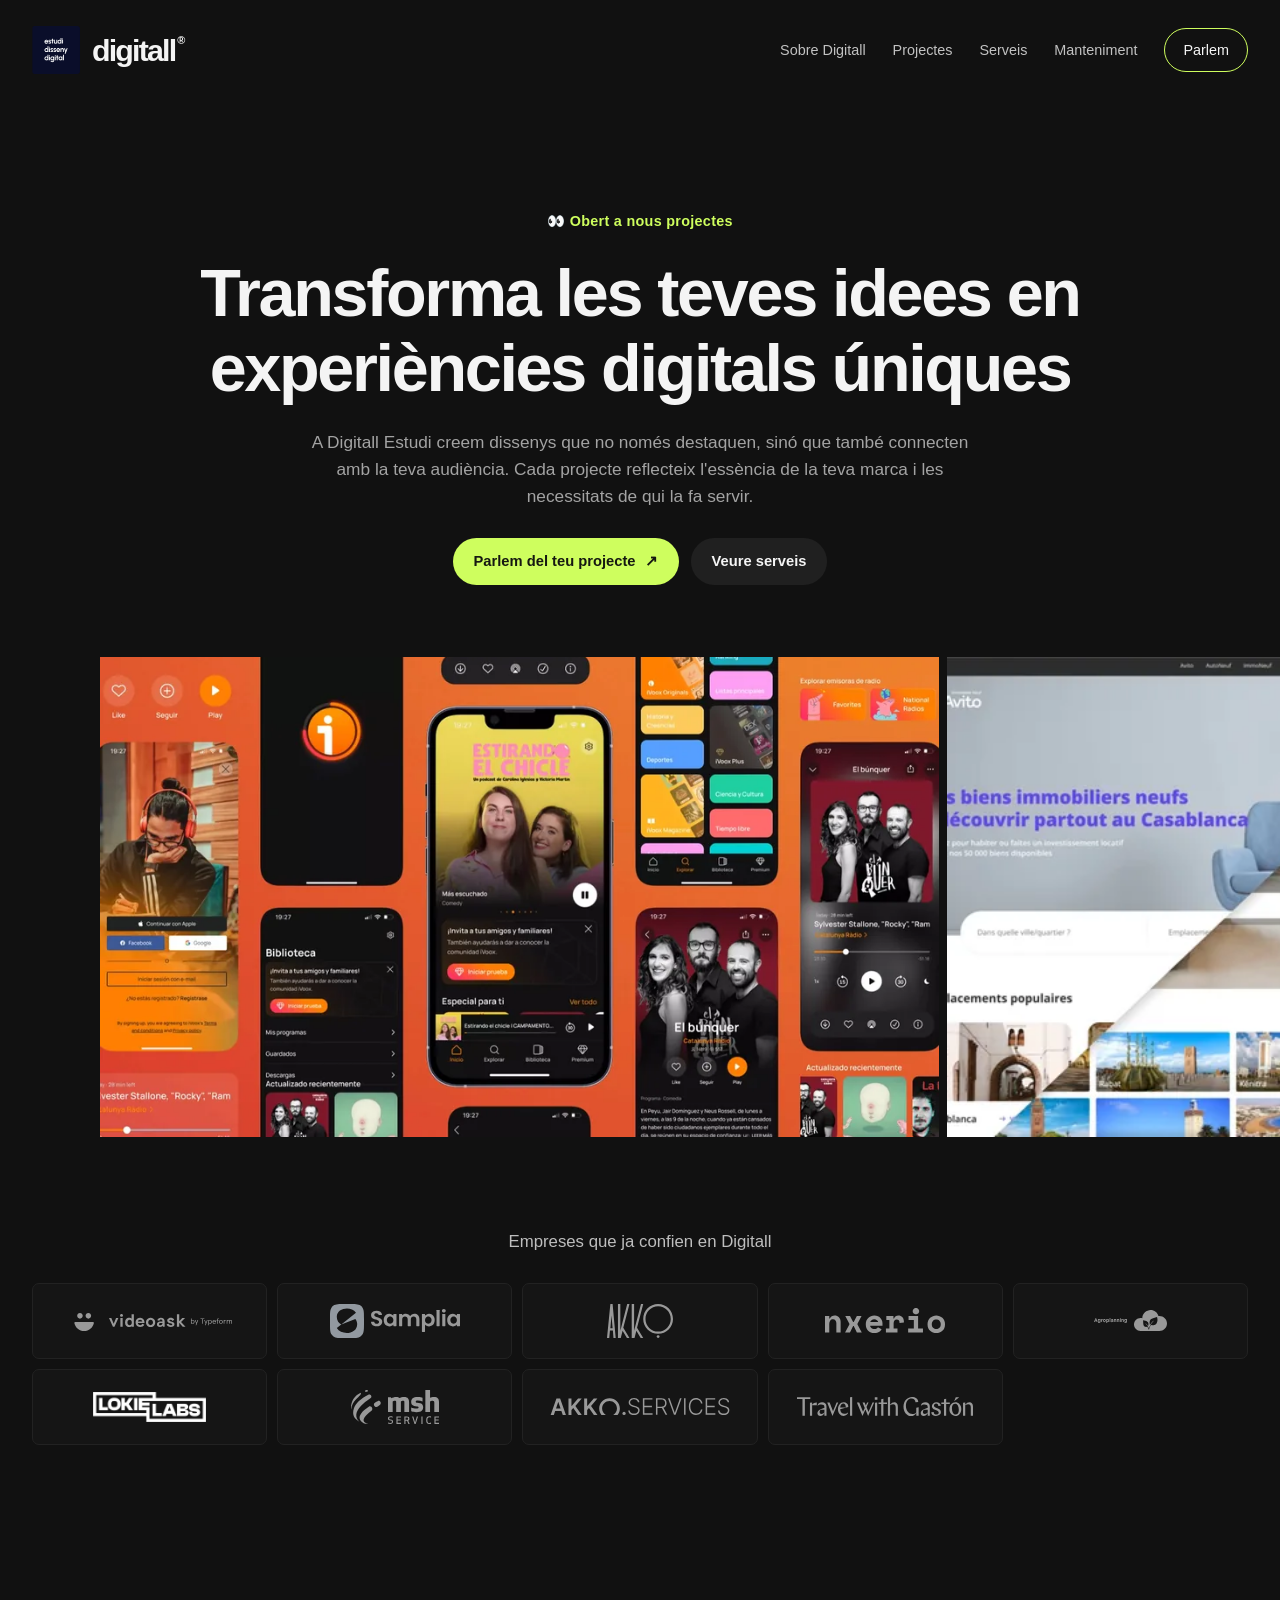
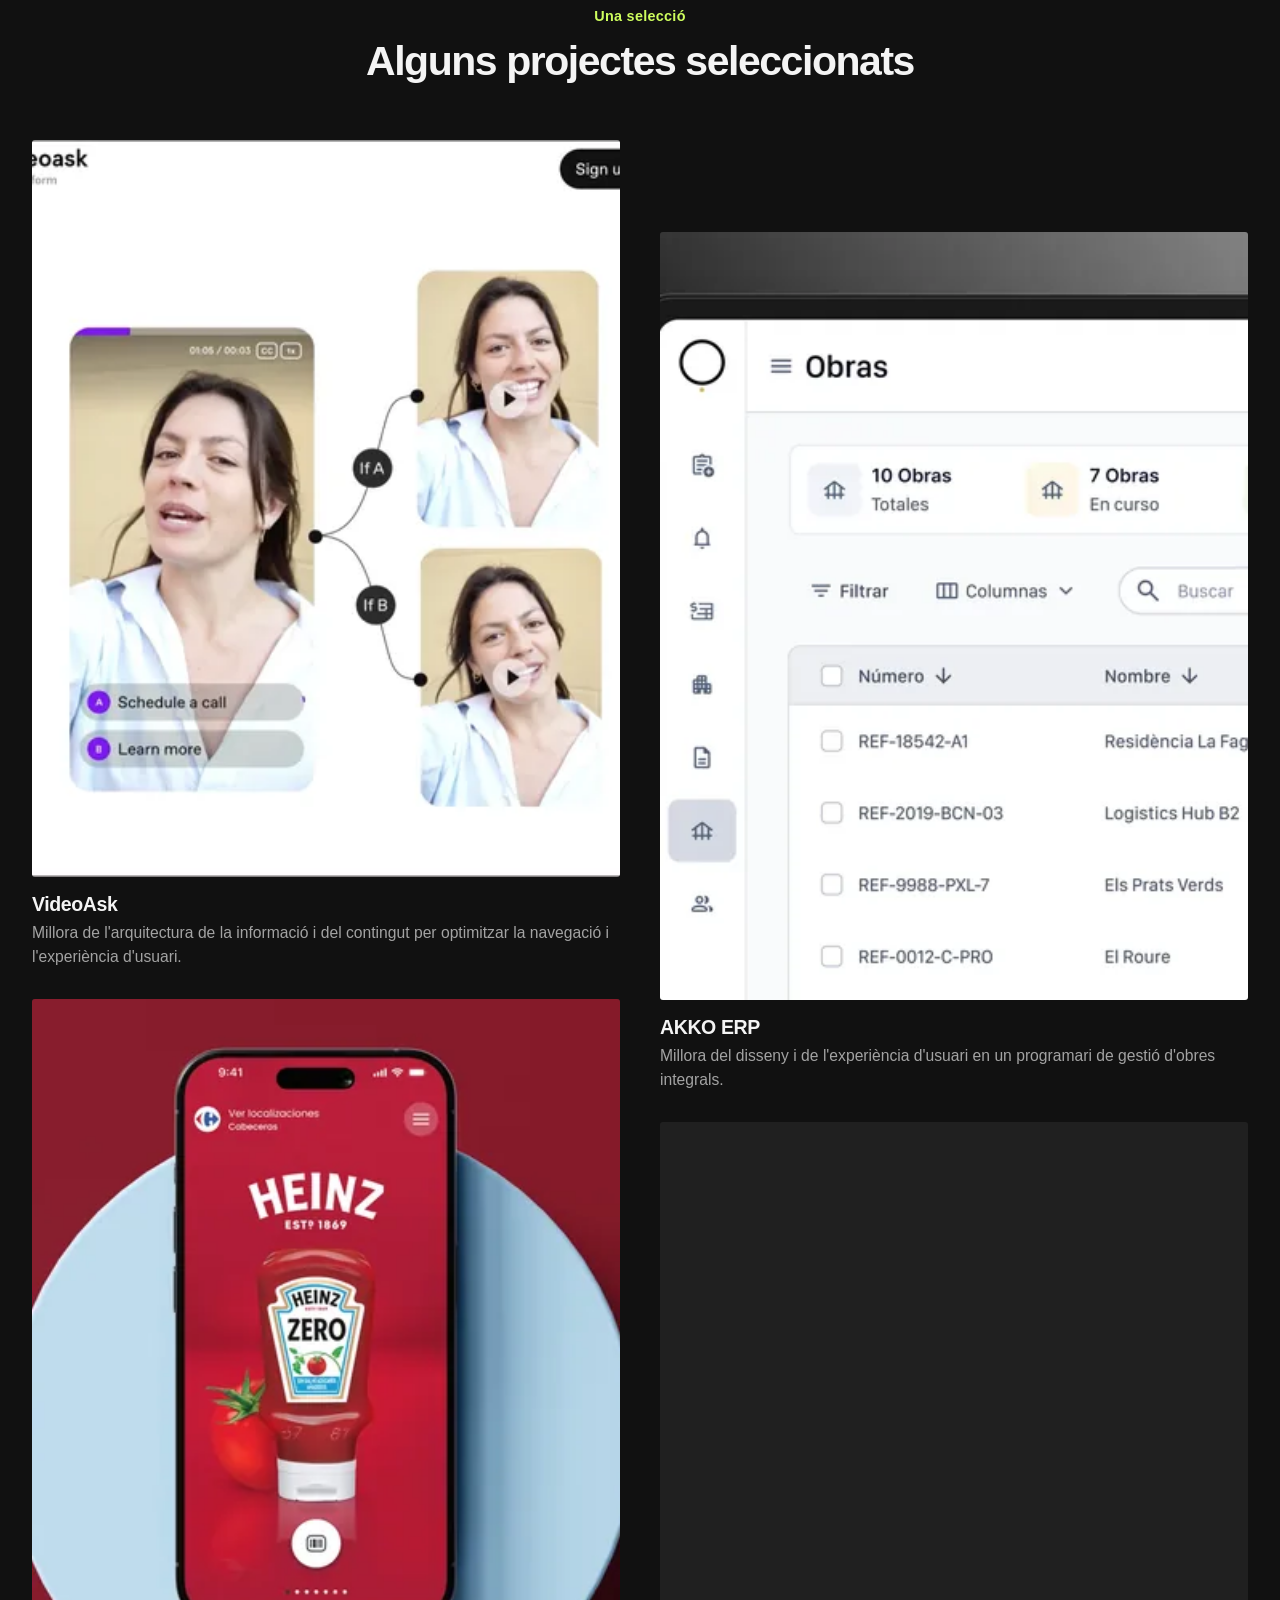
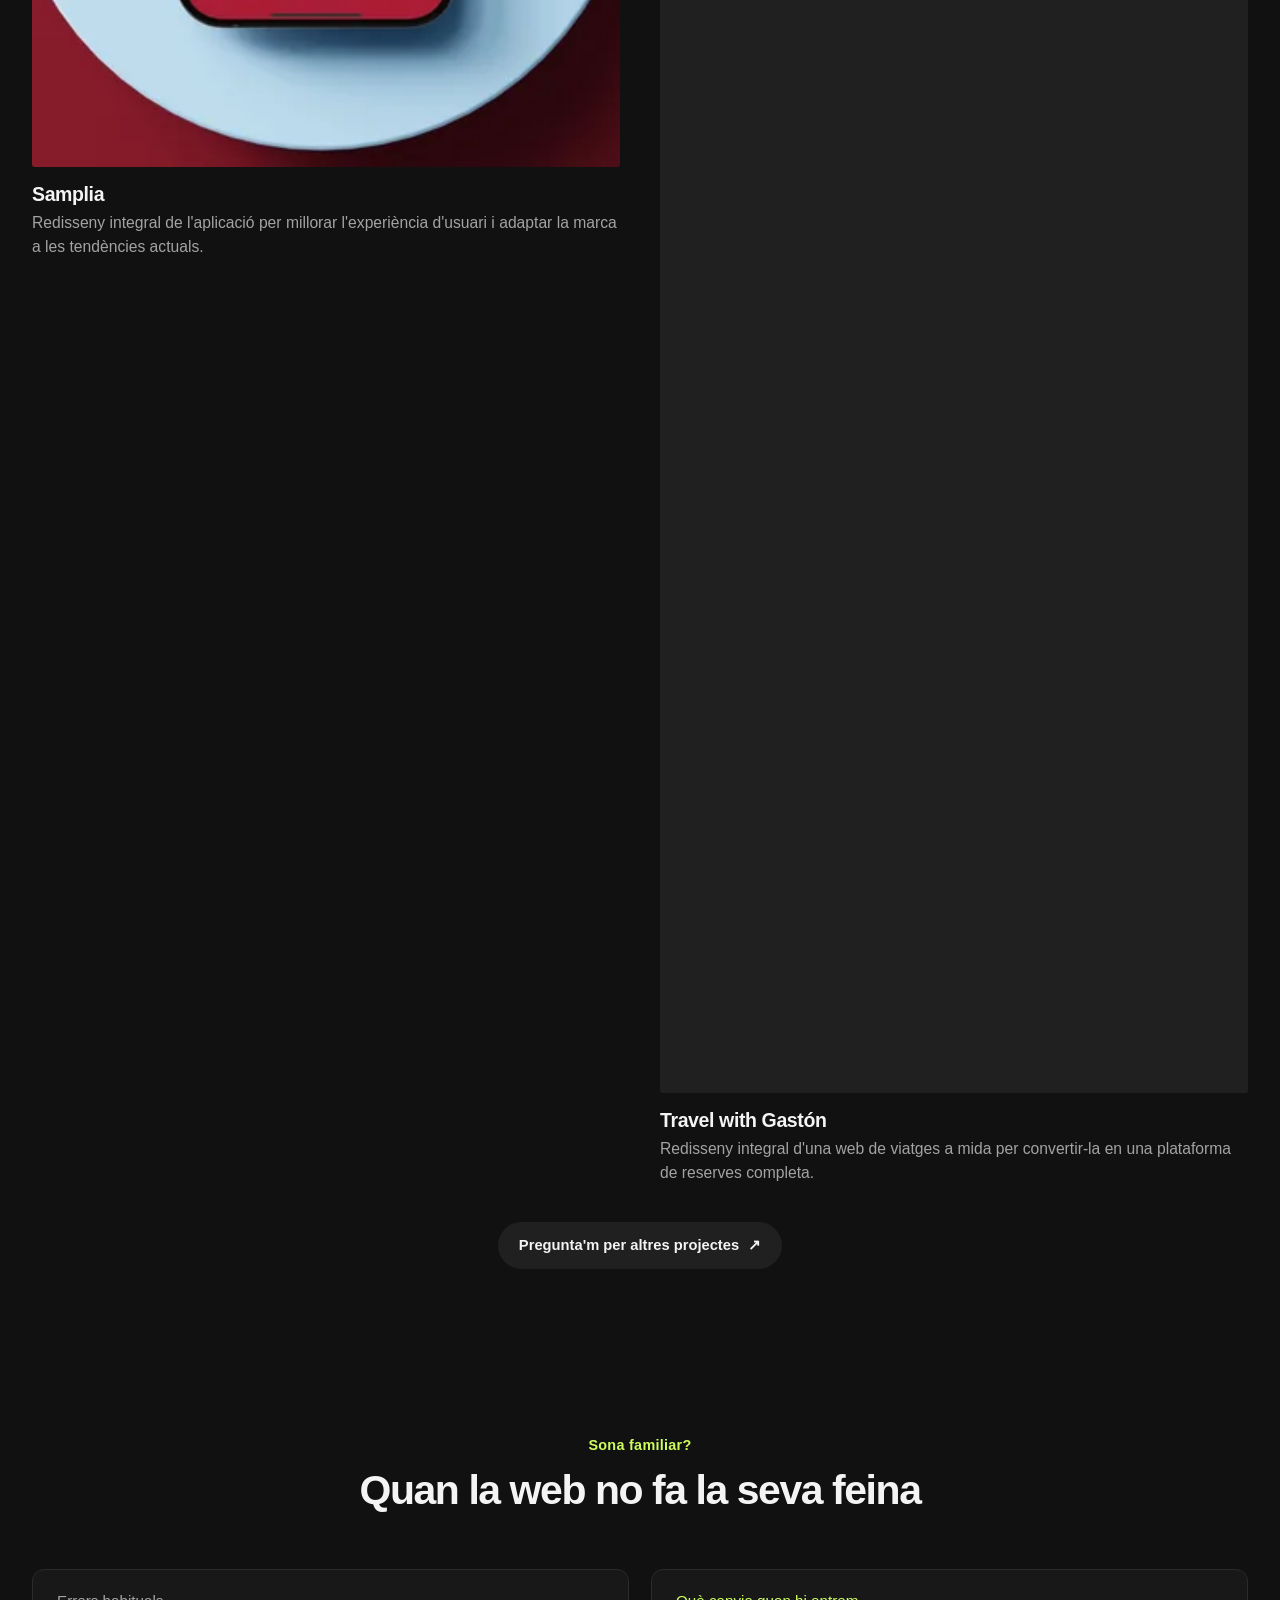
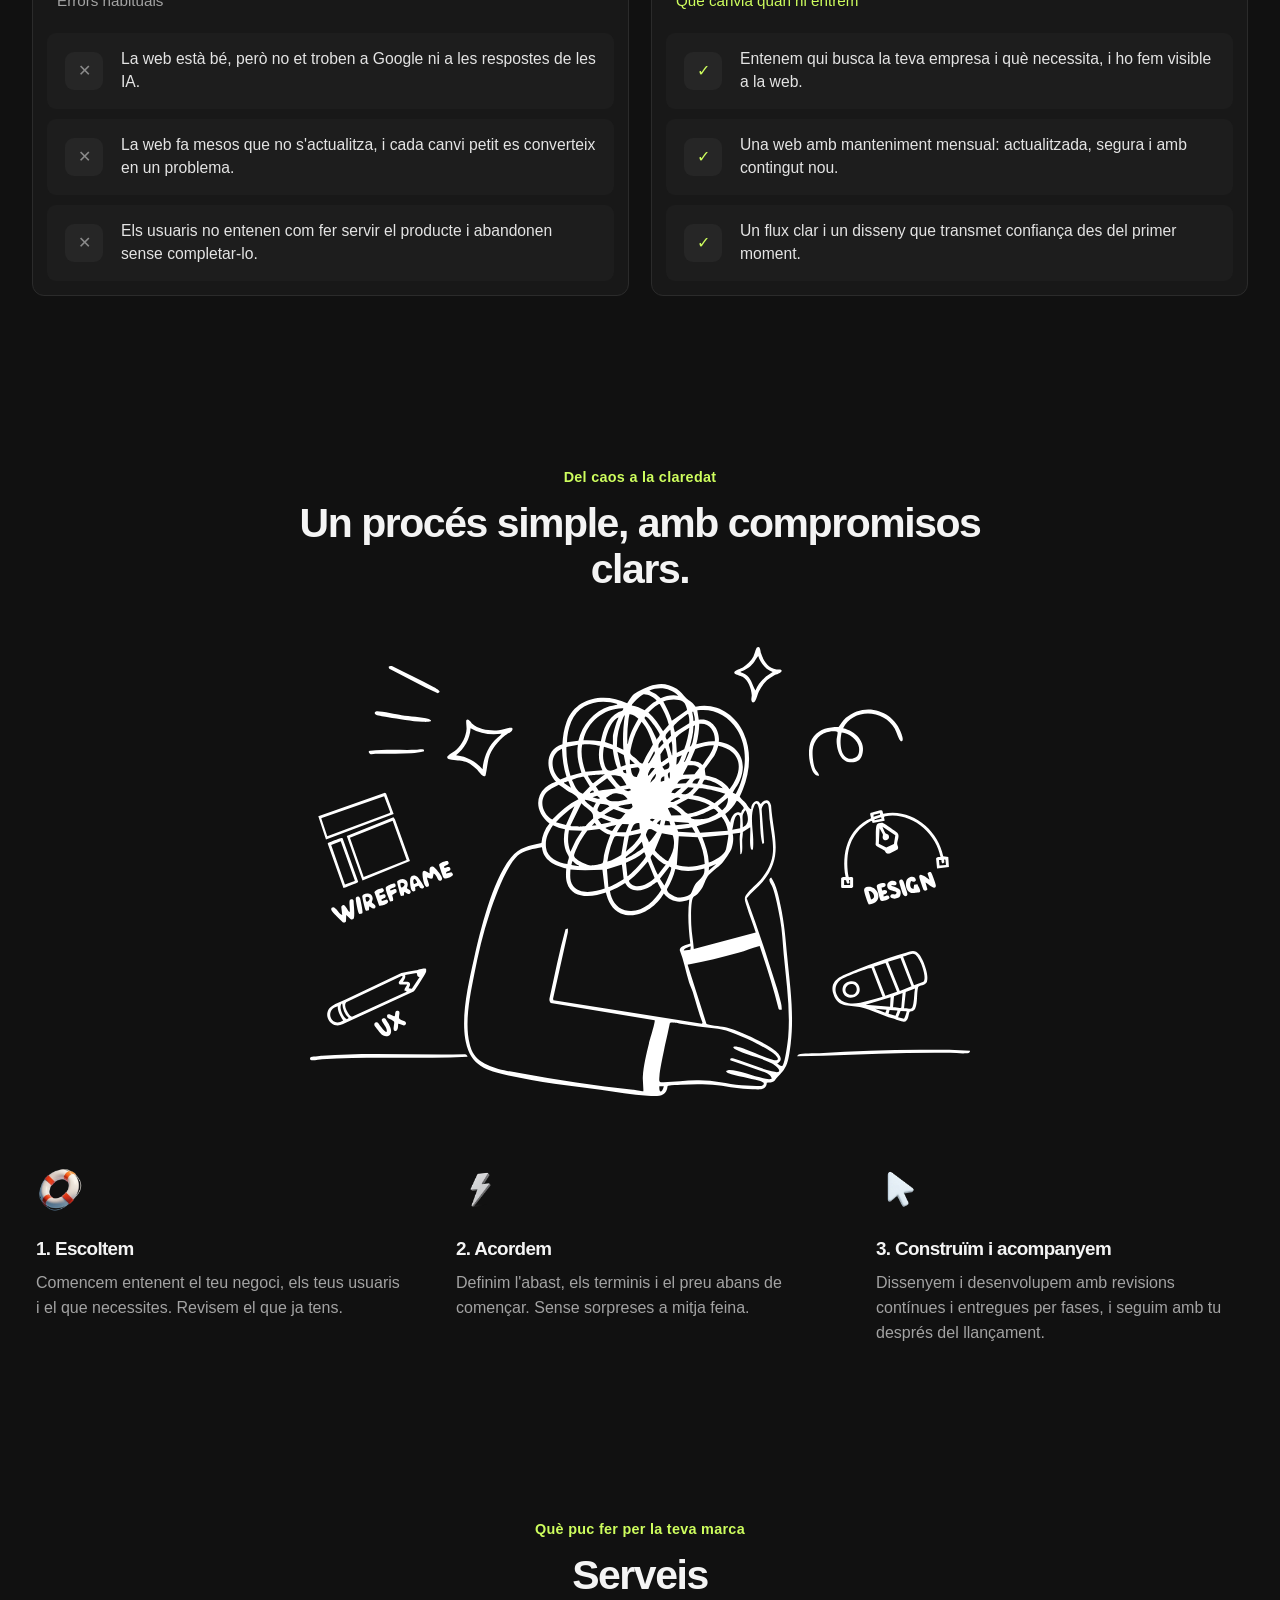
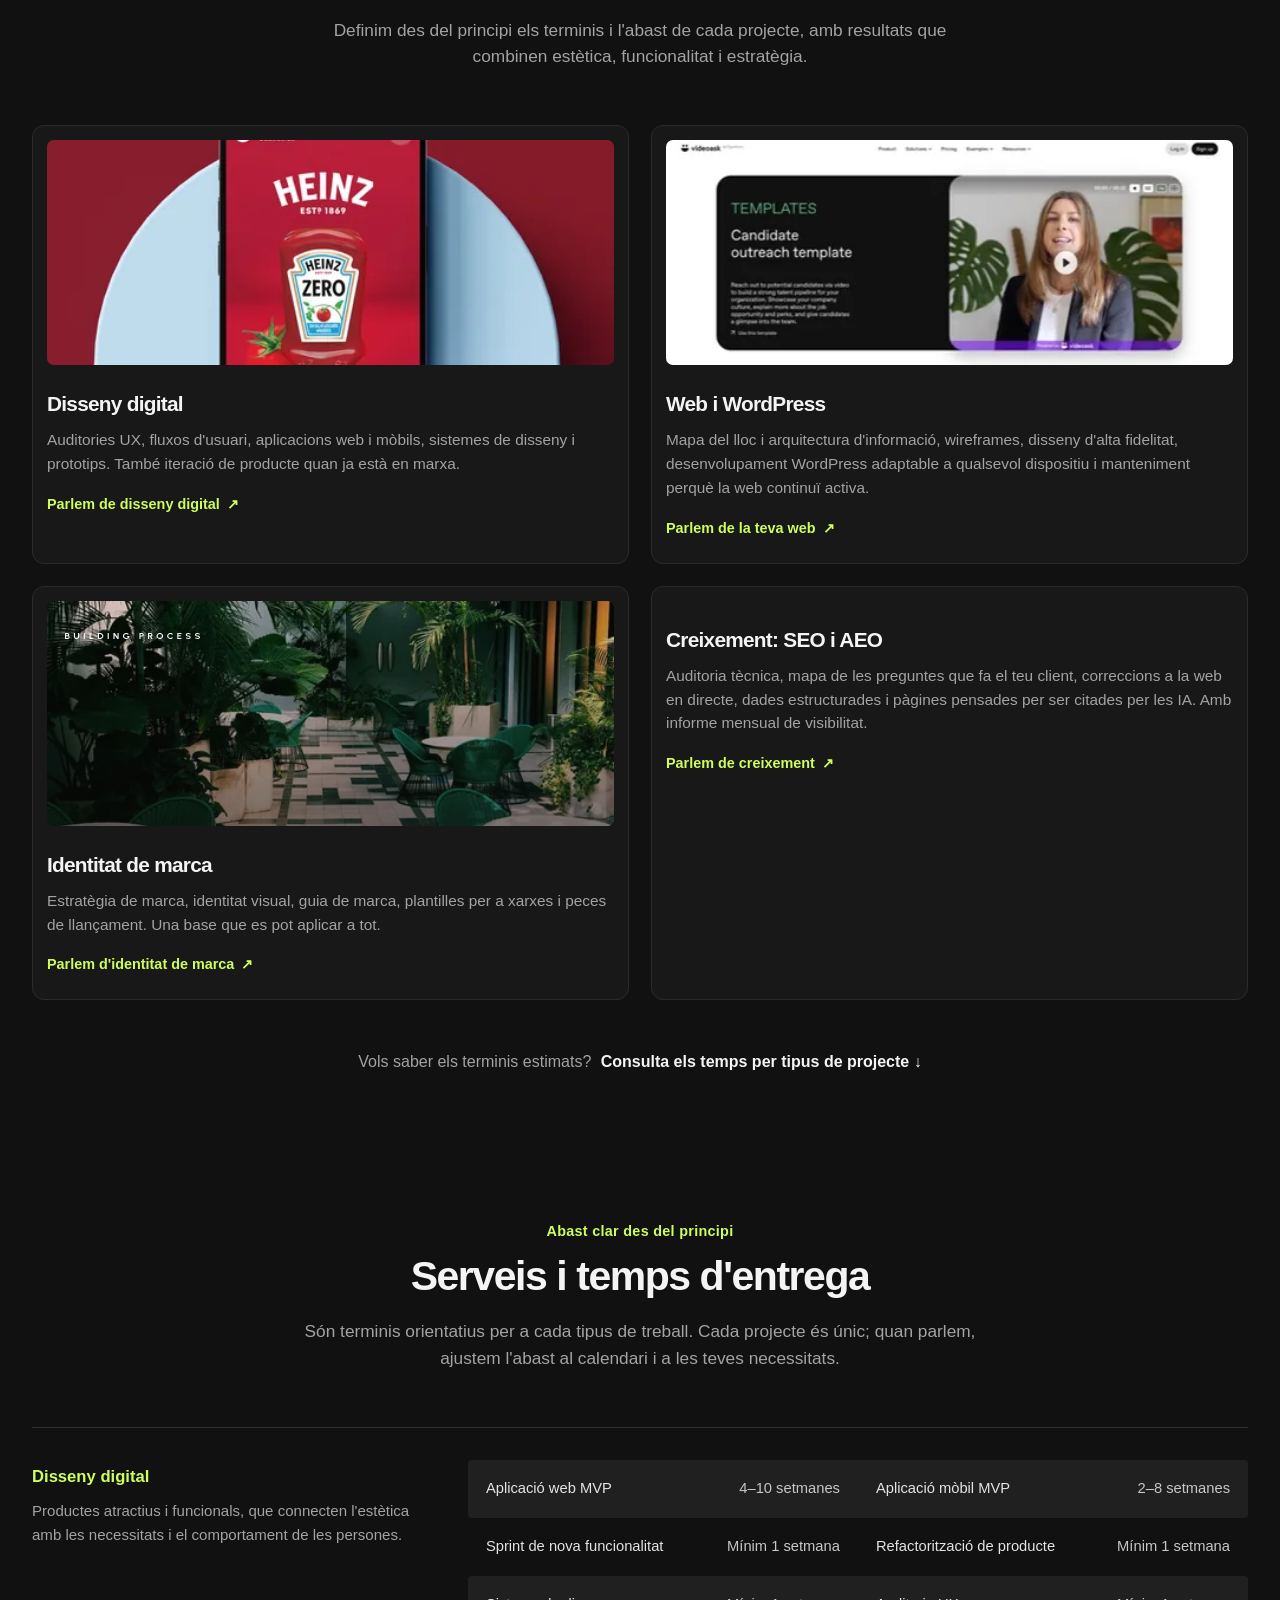
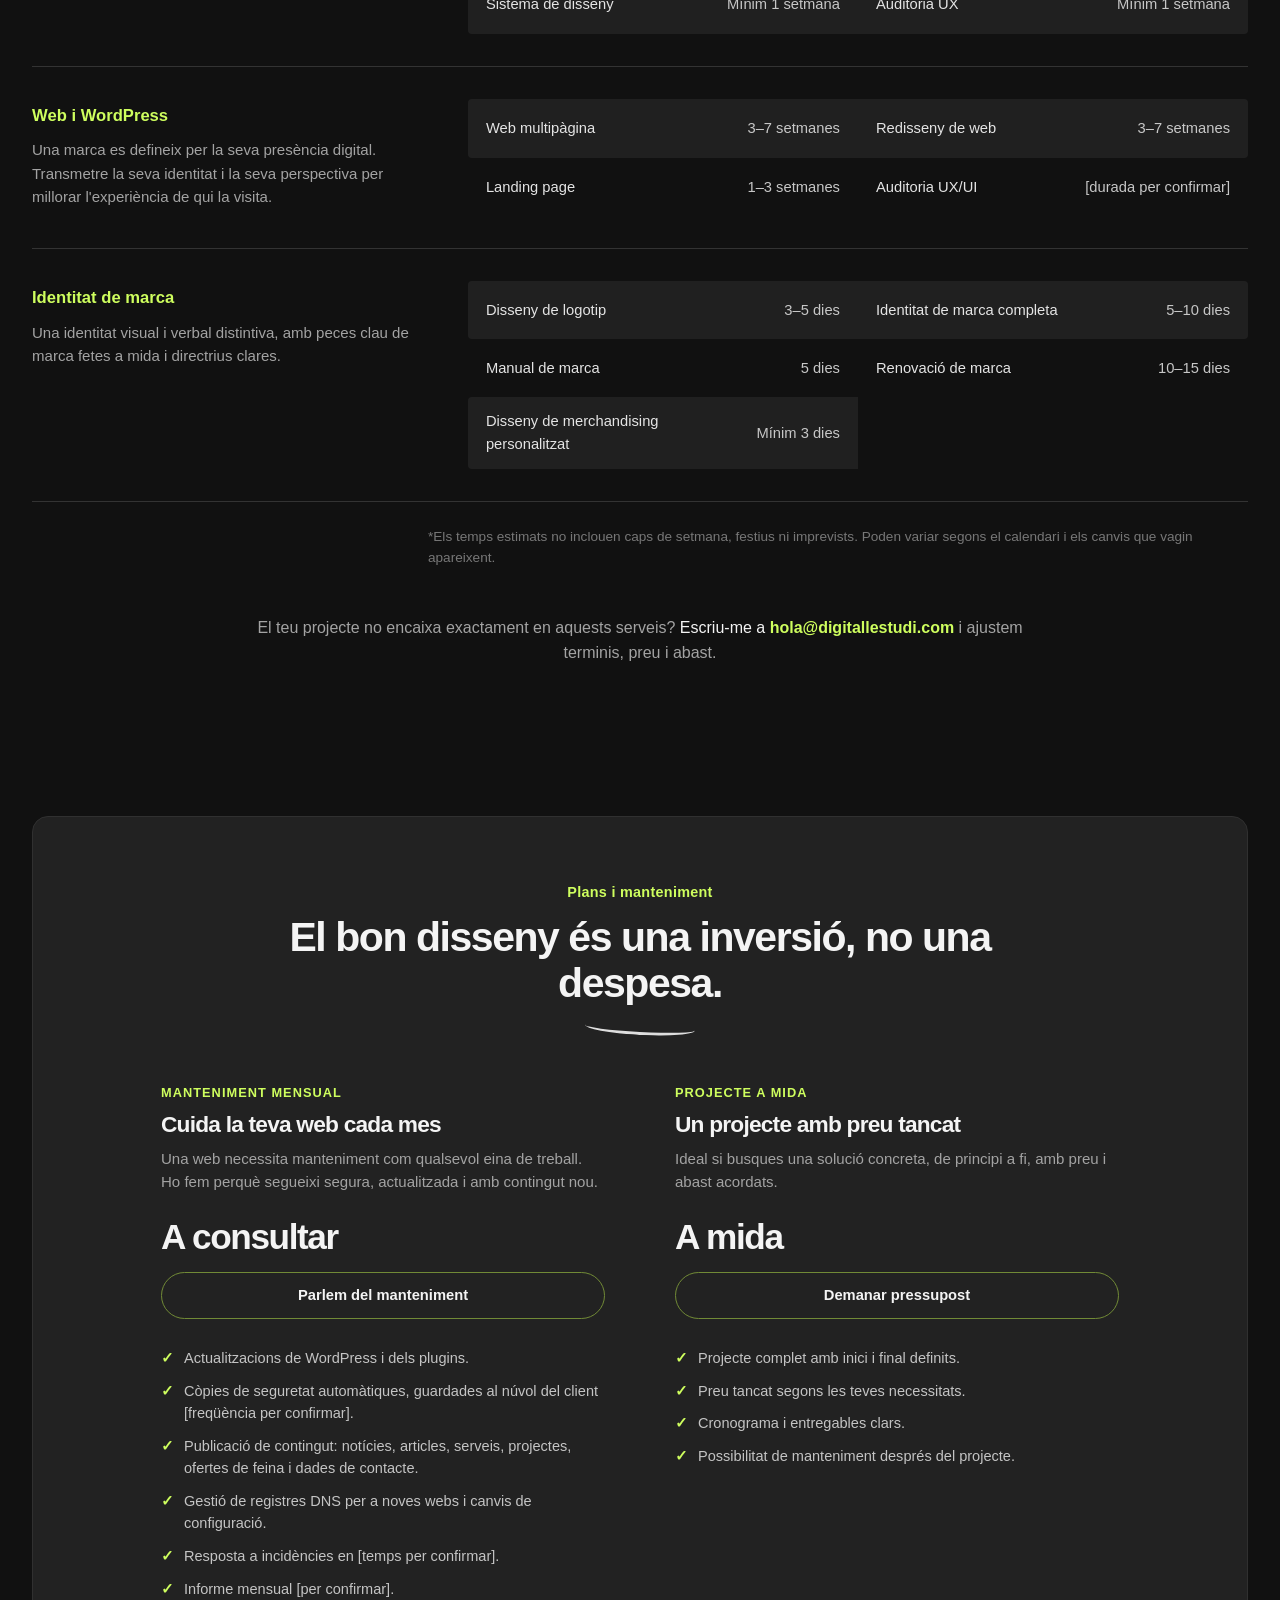
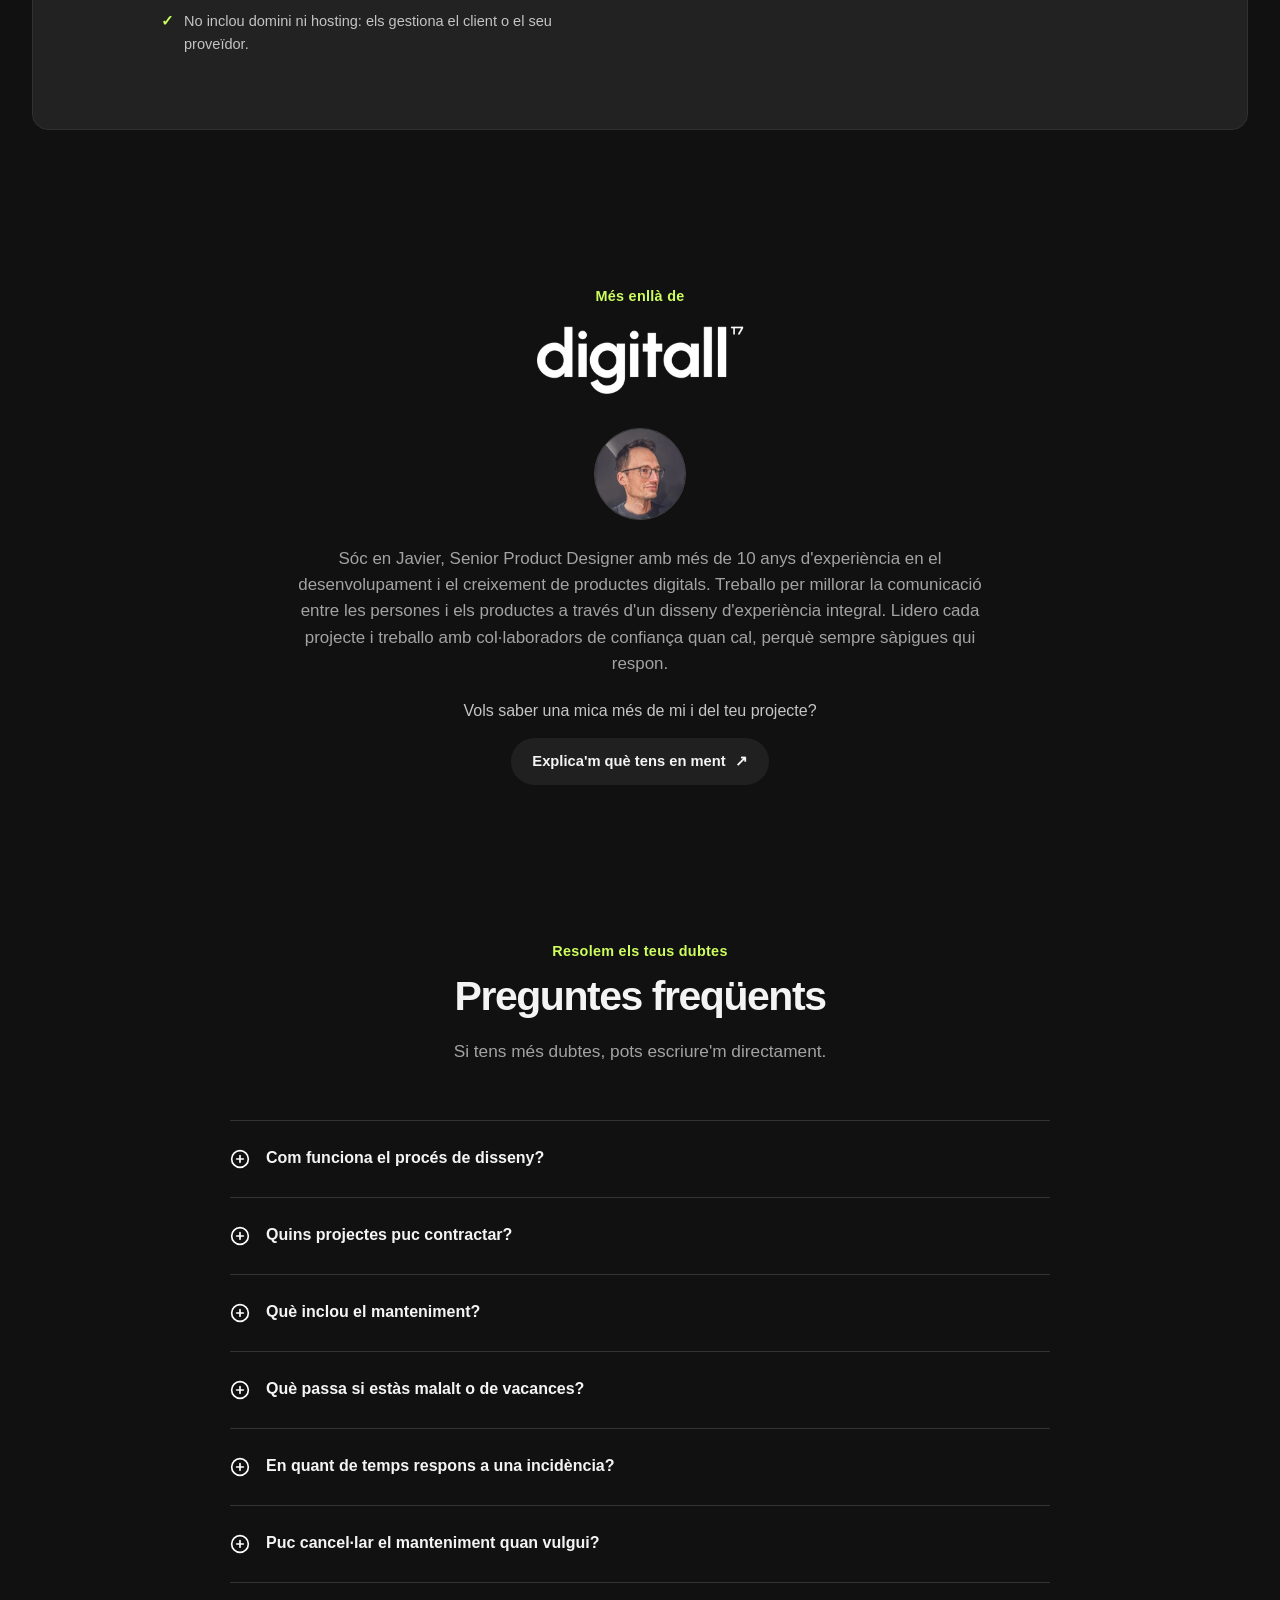
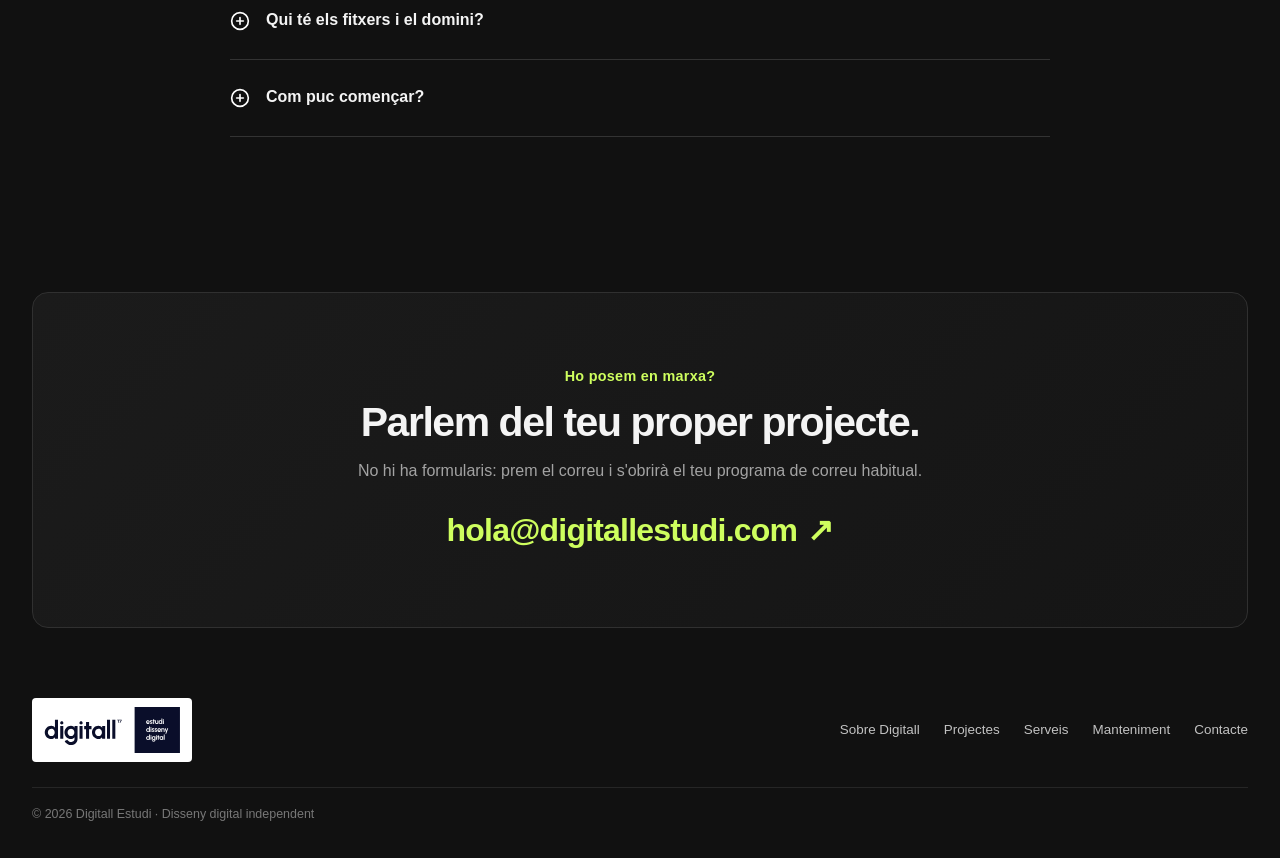
==== commit 6387944b: "Reestructura la landing en catalán con nuevos serveis y manteniment - Web en catalán (lang, metadade" ====
--- a/index.html
+++ b/index.html
@@ -1,5 +1,5 @@
 <!doctype html>
-<html lang="es">
+<html lang="ca">
 <head>
   <meta charset="utf-8">
   <meta name="viewport" content="width=device-width, initial-scale=1">
@@ -7,25 +7,25 @@
   <meta name="color-scheme" content="dark">
   <meta name="robots" content="index,follow,max-image-preview:large">
   <meta name="author" content="Javier Traveset">
-  <meta name="description" content="Diseño web, UX/UI, producto digital e identidad visual para marcas y equipos. Soy Javier, Senior Product Designer en Digitall Estudi.">
-  <title>Digitall Estudi | Diseño web, UX/UI y producto digital</title>
+  <meta name="description" content="Disseny web, UX/UI, producte digital i identitat visual per a marques i equips. Sóc en Javier, Senior Product Designer de Digitall Estudi.">
+  <title>Digitall Estudi | Disseny web, UX/UI i producte digital</title>
   <link rel="canonical" href="https://digitallestudi.com/">
   <link rel="icon" type="image/svg+xml" href="assets/Logo-square-negative.svg">
   <link rel="preload" as="image" href="assets/img/optimized/hero-ivoox-960.webp" imagesrcset="assets/img/optimized/hero-ivoox-480.webp 480w, assets/img/optimized/hero-ivoox-768.webp 768w, assets/img/optimized/hero-ivoox-960.webp 960w, assets/img/optimized/hero-ivoox-1280.webp 1280w, assets/img/optimized/hero-ivoox-1600.webp 1600w, assets/img/optimized/hero-ivoox-1800.webp 1800w" imagesizes="(max-width: 700px) 72vw, 65vw" fetchpriority="high">
   <link rel="stylesheet" href="styles.css">
   <meta property="og:type" content="website">
-  <meta property="og:locale" content="es_ES">
+  <meta property="og:locale" content="ca_ES">
   <meta property="og:site_name" content="Digitall Estudi">
-  <meta property="og:title" content="Digitall Estudi | Diseño web, UX/UI y producto digital">
-  <meta property="og:description" content="Diseño web, UX/UI, producto digital e identidad visual para marcas y equipos. Hablemos de tu proyecto.">
+  <meta property="og:title" content="Digitall Estudi | Disseny web, UX/UI i producte digital">
+  <meta property="og:description" content="Disseny web, UX/UI, producte digital i identitat visual per a marques i equips. Parlem del teu projecte.">
   <meta property="og:url" content="https://digitallestudi.com/">
   <meta property="og:image" content="https://digitallestudi.com/assets/og-digitall.webp">
   <meta property="og:image:width" content="1200">
   <meta property="og:image:height" content="630">
-  <meta property="og:image:alt" content="Digitall Estudi: diseño web, producto digital e identidad visual">
+  <meta property="og:image:alt" content="Digitall Estudi: disseny web, producte digital i identitat visual">
   <meta name="twitter:card" content="summary_large_image">
-  <meta name="twitter:title" content="Digitall Estudi | Diseño web, UX/UI y producto digital">
-  <meta name="twitter:description" content="Diseño web, UX/UI, producto digital e identidad visual para marcas y equipos.">
+  <meta name="twitter:title" content="Digitall Estudi | Disseny web, UX/UI i producte digital">
+  <meta name="twitter:description" content="Disseny web, UX/UI, producte digital i identitat visual per a marques i equips.">
   <meta name="twitter:image" content="https://digitallestudi.com/assets/og-digitall.webp">
   <script type="application/ld+json">
   {
@@ -36,7 +36,7 @@
         "@id": "https://digitallestudi.com/#website",
         "url": "https://digitallestudi.com/",
         "name": "Digitall Estudi",
-        "inLanguage": "es-ES",
+        "inLanguage": "ca-ES",
         "publisher": { "@id": "https://digitallestudi.com/#javier-traveset" }
       },
       {
@@ -44,7 +44,7 @@
         "@id": "https://digitallestudi.com/#javier-traveset",
         "name": "Javier Traveset",
         "jobTitle": "Senior Product Designer",
-        "description": "Diseñador de producto digital especializado en diseño web, UX/UI e identidad visual.",
+        "description": "Dissenyador de producte digital especialitzat en disseny web, UX/UI i identitat visual.",
         "email": "hola@digitallestudi.com",
         "url": "https://digitallestudi.com/",
         "worksFor": { "@type": "Organization", "name": "Digitall Estudi", "url": "https://digitallestudi.com/" }
@@ -54,38 +54,38 @@
   </script>
 </head>
 <body>
-  <header class="site-header wrap" id="inicio">
-    <a class="brand" href="#inicio" aria-label="Digitall Estudi, inicio">
+  <header class="site-header wrap" id="inici">
+    <a class="brand" href="#inici" aria-label="Digitall Estudi, inici">
       <img class="brand-symbol" src="assets/Símbol-negative.svg" alt="">
       <span class="brand-name">digitall<sup>®</sup></span>
     </a>
-    <nav class="main-nav" aria-label="Navegación principal">
-      <a href="#sobre-mi">Sobre mí</a>
-      <a href="#proyectos">Proyectos</a>
-      <a href="#servicios">Servicios</a>
-      <a href="#planes">Planes</a>
-      <a class="nav-contact" href="mailto:hola@digitallestudi.com?subject=Hablemos%20de%20un%20proyecto">¿Hablamos?</a>
+    <nav class="main-nav" aria-label="Navegació principal">
+      <a href="#sobre-digitall">Sobre Digitall</a>
+      <a href="#projectes">Projectes</a>
+      <a href="#serveis">Serveis</a>
+      <a href="#manteniment">Manteniment</a>
+      <a class="nav-contact" href="mailto:hola@digitallestudi.com?subject=Parlem%20del%20teu%20projecte">Parlem</a>
     </nav>
   </header>
 
   <main>
     <section class="hero wrap" aria-labelledby="hero-title">
-      <p class="eyebrow"><span aria-hidden="true">👀</span> Abierto a proyectos</p>
-      <h1 id="hero-title">Transforma tus ideas en experiencias digitales únicas</h1>
-      <p class="hero-intro">En Digitall Estudi, creamos diseños que no solo destacan, sino que también conectan con tu audiencia. Cada proyecto refleja la esencia de tu marca y las necesidades de quienes la usan.</p>
+      <p class="eyebrow"><span aria-hidden="true">👀</span> Obert a nous projectes</p>
+      <h1 id="hero-title">Transforma les teves idees en experiències digitals úniques</h1>
+      <p class="hero-intro">A Digitall Estudi creem dissenys que no només destaquen, sinó que també connecten amb la teva audiència. Cada projecte reflecteix l'essència de la teva marca i les necessitats de qui la fa servir.</p>
       <div class="hero-actions">
-        <a class="button button-primary" href="mailto:hola@digitallestudi.com?subject=Hablemos%20de%20un%20proyecto">Hablemos de tu proyecto <span aria-hidden="true">↗</span></a>
-        <a class="button button-quiet" href="#planes">Ver planes</a>
-      </div>
-    </section>
-
-    <div class="hero-art" role="group" aria-label="Selección de proyectos de producto digital y diseño web">
-      <img class="hero-art-main" srcset="assets/img/optimized/hero-ivoox-480.webp 480w, assets/img/optimized/hero-ivoox-768.webp 768w, assets/img/optimized/hero-ivoox-960.webp 960w, assets/img/optimized/hero-ivoox-1280.webp 1280w, assets/img/optimized/hero-ivoox-1600.webp 1600w, assets/img/optimized/hero-ivoox-1800.webp 1800w" sizes="(max-width: 700px) 72vw, 65vw" src="assets/img/optimized/hero-ivoox-1280.webp" alt="Diseño de producto digital para iVoox" fetchpriority="high" width="1280" height="910" decoding="async">
-      <img class="hero-art-side" srcset="assets/img/optimized/hero-avito-480.webp 480w, assets/img/optimized/hero-avito-768.webp 768w, assets/img/optimized/hero-avito-960.webp 960w, assets/img/optimized/hero-avito-1200.webp 1200w" sizes="(max-width: 700px) 30vw, 26vw" src="assets/img/optimized/hero-avito-960.webp" alt="Diseño web para Avito" width="960" height="720" decoding="async" loading="eager">
+        <a class="button button-primary" href="mailto:hola@digitallestudi.com?subject=Parlem%20del%20teu%20projecte">Parlem del teu projecte <span aria-hidden="true">↗</span></a>
+        <a class="button button-quiet" href="#serveis">Veure serveis</a>
+      </div>
+    </section>
+
+    <div class="hero-art" role="group" aria-label="Selecció de projectes de producte digital i disseny web">
+      <img class="hero-art-main" srcset="assets/img/optimized/hero-ivoox-480.webp 480w, assets/img/optimized/hero-ivoox-768.webp 768w, assets/img/optimized/hero-ivoox-960.webp 960w, assets/img/optimized/hero-ivoox-1280.webp 1280w, assets/img/optimized/hero-ivoox-1600.webp 1600w, assets/img/optimized/hero-ivoox-1800.webp 1800w" sizes="(max-width: 700px) 72vw, 65vw" src="assets/img/optimized/hero-ivoox-1280.webp" alt="Disseny de producte digital per a iVoox" fetchpriority="high" width="1280" height="910" decoding="async">
+      <img class="hero-art-side" srcset="assets/img/optimized/hero-avito-480.webp 480w, assets/img/optimized/hero-avito-768.webp 768w, assets/img/optimized/hero-avito-960.webp 960w, assets/img/optimized/hero-avito-1200.webp 1200w" sizes="(max-width: 700px) 30vw, 26vw" src="assets/img/optimized/hero-avito-960.webp" alt="Disseny web per a Avito" width="960" height="720" decoding="async" loading="eager">
     </div>
 
     <section class="clients wrap" aria-labelledby="clients-title">
-      <p class="section-kicker" id="clients-title">Empresas que ya confían en Digitall</p>
+      <p class="section-kicker" id="clients-title">Empreses que ja confien en Digitall</p>
       <div class="client-grid">
         <div class="client-logo client-videoask" aria-label="VideoAsk"><img src="assets/img/logo-videoask-mark.svg" loading="lazy" decoding="async" alt=""><img src="assets/img/logo-videoask-word.svg" loading="lazy" decoding="async" alt="VideoAsk"></div>
         <div class="client-logo client-samplia" aria-label="Samplia"><img src="assets/img/logo-samplia-mark.svg" loading="lazy" decoding="async" alt=""><img src="assets/img/logo-samplia-word.svg" loading="lazy" decoding="async" alt="Samplia"></div>
@@ -99,246 +99,278 @@
       </div>
     </section>
 
-    <section class="projects wrap" id="proyectos" aria-labelledby="projects-title">
-      <div class="section-heading">
-        <p class="green-label">Una selección</p>
-        <h2 id="projects-title">Algunos proyectos seleccionados</h2>
+    <section class="projects wrap" id="projectes" aria-labelledby="projects-title">
+      <div class="section-heading">
+        <p class="green-label">Una selecció</p>
+        <h2 id="projects-title">Alguns projectes seleccionats</h2>
       </div>
       <div class="project-grid">
         <div class="project-column">
           <article class="project-card">
-            <img srcset="assets/img/optimized/project-videoask-480.webp 480w, assets/img/optimized/project-videoask-768.webp 768w, assets/img/optimized/project-videoask-960.webp 960w, assets/img/optimized/project-videoask-1200.webp 1200w" sizes="(max-width: 768px) calc(100vw - 40px), 45vw" src="assets/img/optimized/project-videoask-768.webp" alt="Diseño de la experiencia de VideoAsk" loading="lazy" decoding="async" width="768" height="737">
+            <img srcset="assets/img/optimized/project-videoask-480.webp 480w, assets/img/optimized/project-videoask-768.webp 768w, assets/img/optimized/project-videoask-960.webp 960w, assets/img/optimized/project-videoask-1200.webp 1200w" sizes="(max-width: 768px) calc(100vw - 40px), 45vw" src="assets/img/optimized/project-videoask-768.webp" alt="Disseny de l'experiència de VideoAsk" loading="lazy" decoding="async" width="768" height="737">
             <h3>VideoAsk</h3>
-            <p>Mejora de la arquitectura de la información y del contenido para optimizar la navegación y la experiencia de usuario.</p>
+            <p>Millora de l'arquitectura de la informació i del contingut per optimitzar la navegació i l'experiència d'usuari.</p>
           </article>
           <article class="project-card">
-            <img srcset="assets/img/optimized/project-samplia-480.webp 480w, assets/img/optimized/project-samplia-768.webp 768w, assets/img/optimized/project-samplia-960.webp 960w, assets/img/optimized/project-samplia-1200.webp 1200w" sizes="(max-width: 768px) calc(100vw - 40px), 45vw" src="assets/img/optimized/project-samplia-768.webp" alt="Experiencia móvil de Samplia para Heinz" loading="lazy" decoding="async" width="768" height="768">
+            <img srcset="assets/img/optimized/project-samplia-480.webp 480w, assets/img/optimized/project-samplia-768.webp 768w, assets/img/optimized/project-samplia-960.webp 960w, assets/img/optimized/project-samplia-1200.webp 1200w" sizes="(max-width: 768px) calc(100vw - 40px), 45vw" src="assets/img/optimized/project-samplia-768.webp" alt="Experiència mòbil de Samplia per a Heinz" loading="lazy" decoding="async" width="768" height="768">
             <h3>Samplia</h3>
-            <p>Rediseño integral de la aplicación para mejorar la experiencia de usuario y adaptar la marca a las tendencias actuales.</p>
+            <p>Redisseny integral de l'aplicació per millorar l'experiència d'usuari i adaptar la marca a les tendències actuals.</p>
           </article>
         </div>
         <div class="project-column project-column-offset">
           <article class="project-card">
-            <img srcset="assets/img/optimized/project-akko-480.webp 480w, assets/img/optimized/project-akko-768.webp 768w, assets/img/optimized/project-akko-960.webp 960w, assets/img/optimized/project-akko-1200.webp 1200w" sizes="(max-width: 768px) calc(100vw - 40px), 45vw" src="assets/img/optimized/project-akko-768.webp" alt="Interfaz del producto AKKO ERP" loading="lazy" decoding="async" width="768" height="768">
+            <img srcset="assets/img/optimized/project-akko-480.webp 480w, assets/img/optimized/project-akko-768.webp 768w, assets/img/optimized/project-akko-960.webp 960w, assets/img/optimized/project-akko-1200.webp 1200w" sizes="(max-width: 768px) calc(100vw - 40px), 45vw" src="assets/img/optimized/project-akko-768.webp" alt="Interfície del producte AKKO ERP" loading="lazy" decoding="async" width="768" height="768">
             <h3>AKKO ERP</h3>
-            <p>Mejora del diseño y de la experiencia de usuario en software de gestión de obras integrales.</p>
+            <p>Millora del disseny i de l'experiència d'usuari en un programari de gestió d'obres integrals.</p>
           </article>
           <article class="project-card project-travel">
-            <img srcset="assets/img/optimized/project-travel-480.webp 480w, assets/img/optimized/project-travel-550.webp 550w" sizes="(max-width: 768px) calc(100vw - 40px), 45vw" src="assets/img/optimized/project-travel-480.webp" alt="Diseño de la experiencia digital de Travel with Gastón" loading="lazy" decoding="async" width="480" height="1571">
+            <img srcset="assets/img/optimized/project-travel-480.webp 480w, assets/img/optimized/project-travel-550.webp 550w" sizes="(max-width: 768px) calc(100vw - 40px), 45vw" src="assets/img/optimized/project-travel-480.webp" alt="Disseny de l'experiència digital de Travel with Gastón" loading="lazy" decoding="async" width="480" height="1571">
             <h3>Travel with Gastón</h3>
-            <p>Rediseño integral de una web de viajes a medida para convertirla en una plataforma de reservas completa.</p>
+            <p>Redisseny integral d'una web de viatges a mida per convertir-la en una plataforma de reserves completa.</p>
           </article>
         </div>
       </div>
-      <p class="section-cta"><a class="button button-quiet" href="mailto:hola@digitallestudi.com?subject=Quiero%20conocer%20m%C3%A1s%20proyectos">Pregúntame por otros proyectos <span aria-hidden="true">↗</span></a></p>
-    </section>
-
-    <section class="approach wrap" aria-labelledby="approach-title">
-      <p class="green-label">Del caos a la claridad</p>
-      <h2 id="approach-title">Mantengo el proceso simple y los resultados extraordinarios.</h2>
-      <img class="approach-illustration" src="assets/img/idea-illustration.svg" alt="Ilustración sobre el proceso de ordenar ideas y convertirlas en diseño" loading="lazy" decoding="async">
+      <p class="section-cta"><a class="button button-quiet" href="mailto:hola@digitallestudi.com?subject=Vull%20conèixer%20més%20projectes">Pregunta'm per altres projectes <span aria-hidden="true">↗</span></a></p>
+    </section>
+
+    <section class="problems wrap" id="problemes" aria-labelledby="problems-title">
+      <div class="section-heading">
+        <p class="green-label">Sona familiar?</p>
+        <h2 id="problems-title">Quan la web no fa la seva feina</h2>
+      </div>
+      <div class="problem-panels">
+        <div class="problem-panel">
+          <h3>Errors habituals</h3>
+          <div class="problem-item"><span class="mark" aria-hidden="true">✕</span><span>La web està bé, però no et troben a Google ni a les respostes de les IA.</span></div>
+          <div class="problem-item"><span class="mark" aria-hidden="true">✕</span><span>La web fa mesos que no s'actualitza, i cada canvi petit es converteix en un problema.</span></div>
+          <div class="problem-item"><span class="mark" aria-hidden="true">✕</span><span>Els usuaris no entenen com fer servir el producte i abandonen sense completar-lo.</span></div>
+        </div>
+        <div class="problem-panel problem-panel-solution">
+          <h3>Què canvia quan hi entrem</h3>
+          <div class="problem-item"><span class="mark" aria-hidden="true">✓</span><span>Entenem qui busca la teva empresa i què necessita, i ho fem visible a la web.</span></div>
+          <div class="problem-item"><span class="mark" aria-hidden="true">✓</span><span>Una web amb manteniment mensual: actualitzada, segura i amb contingut nou.</span></div>
+          <div class="problem-item"><span class="mark" aria-hidden="true">✓</span><span>Un flux clar i un disseny que transmet confiança des del primer moment.</span></div>
+        </div>
+      </div>
+    </section>
+
+    <section class="approach wrap" id="proces" aria-labelledby="approach-title">
+      <p class="green-label">Del caos a la claredat</p>
+      <h2 id="approach-title">Un procés simple, amb compromisos clars.</h2>
+      <img class="approach-illustration" src="assets/img/idea-illustration.svg" alt="Il·lustració sobre el procés d'ordenar idees i convertir-les en disseny" loading="lazy" decoding="async">
       <div class="benefit-grid">
         <article class="benefit-card">
           <img src="assets/img/benefit-contribution.webp" alt="" loading="lazy" decoding="async" width="160" height="152">
-          <h3>Mi aportación</h3>
-          <p>Me asocio con equipos para ayudarles a crecer de forma clara y organizada. El éxito de tu negocio también es el mío.</p>
+          <h3>1. Escoltem</h3>
+          <p>Comencem entenent el teu negoci, els teus usuaris i el que necessites. Revisem el que ja tens.</p>
         </article>
         <article class="benefit-card">
           <img src="assets/img/benefit-results.webp" alt="" loading="lazy" decoding="async" width="160" height="160">
-          <h3>Lo que obtienes</h3>
-          <p>Desde nuevas funcionalidades hasta rediseños completos de webs y apps, convierto tus ideas en experiencias digitales atractivas y útiles.</p>
+          <h3>2. Acordem</h3>
+          <p>Definim l'abast, els terminis i el preu abans de començar. Sense sorpreses a mitja feina.</p>
         </article>
         <article class="benefit-card">
           <img src="assets/img/benefit-process.webp" alt="" loading="lazy" decoding="async" width="160" height="160">
-          <h3>Cómo funciona</h3>
-          <p>Empezamos escuchando y entendiendo qué necesitas. Acordamos el alcance y lo construimos juntos, paso a paso.</p>
-        </article>
-      </div>
-    </section>
-
-    <section class="services wrap" id="servicios" aria-labelledby="services-title">
-      <div class="section-heading">
-        <p class="green-label">Qué puedo hacer por tu marca</p>
-        <h2 id="services-title">Servicios</h2>
-        <p class="section-intro">Tu tiempo es valioso. Por eso, definimos desde el principio los plazos y el alcance de cada proyecto, con resultados que combinan estética, funcionalidad y estrategia.</p>
+          <h3>3. Construïm i acompanyem</h3>
+          <p>Dissenyem i desenvolupem amb revisions contínues i entregues per fases, i seguim amb tu després del llançament.</p>
+        </article>
+      </div>
+    </section>
+
+    <section class="services wrap" id="serveis" aria-labelledby="services-title">
+      <div class="section-heading">
+        <p class="green-label">Què puc fer per la teva marca</p>
+        <h2 id="services-title">Serveis</h2>
+        <p class="section-intro">Definim des del principi els terminis i l'abast de cada projecte, amb resultats que combinen estètica, funcionalitat i estratègia.</p>
       </div>
       <div class="service-grid">
         <article class="service-card">
-          <div class="service-image service-image-web"><img srcset="assets/img/optimized/service-web-480.webp 480w, assets/img/optimized/service-web-489.webp 489w" sizes="(max-width: 768px) calc(100vw - 40px), 30vw" src="assets/img/optimized/service-web-489.webp" alt="Ejemplo de diseño para una experiencia web" loading="lazy" decoding="async" width="489" height="1200"></div>
-          <h3>Diseño web</h3>
-          <p>Una marca se define por su presencia digital. Transmito su identidad y perspectiva para mejorar la experiencia de las personas que la visitan.</p>
-          <a href="mailto:hola@digitallestudi.com?subject=Proyecto%20de%20dise%C3%B1o%20web">Hablemos de diseño web <span aria-hidden="true">↗</span></a>
+          <div class="service-image service-image-product"><img srcset="assets/img/optimized/project-samplia-480.webp 480w, assets/img/optimized/project-samplia-768.webp 768w, assets/img/optimized/project-samplia-960.webp 960w, assets/img/optimized/project-samplia-1200.webp 1200w" sizes="(max-width: 768px) calc(100vw - 40px), 45vw" src="assets/img/optimized/project-samplia-768.webp" alt="Producte digital dissenyat per a Samplia" loading="lazy" decoding="async" width="768" height="768"></div>
+          <h3>Disseny digital</h3>
+          <p>Auditories UX, fluxos d'usuari, aplicacions web i mòbils, sistemes de disseny i prototips. També iteració de producte quan ja està en marxa.</p>
+          <a href="mailto:hola@digitallestudi.com?subject=Projecte%20de%20disseny%20digital">Parlem de disseny digital <span aria-hidden="true">↗</span></a>
         </article>
         <article class="service-card">
-          <div class="service-image service-image-product"><img srcset="assets/img/optimized/project-samplia-480.webp 480w, assets/img/optimized/project-samplia-768.webp 768w, assets/img/optimized/project-samplia-960.webp 960w, assets/img/optimized/project-samplia-1200.webp 1200w" sizes="(max-width: 768px) calc(100vw - 40px), 45vw" src="assets/img/optimized/project-samplia-768.webp" alt="Producto digital diseñado para Samplia" loading="lazy" decoding="async" width="768" height="768"></div>
-          <h3>Producto digital</h3>
-          <p>Diseño conexiones entre las personas y los productos mediante estética, interacción y un comportamiento intuitivo.</p>
-          <a href="mailto:hola@digitallestudi.com?subject=Proyecto%20de%20producto%20digital">Hablemos de producto digital <span aria-hidden="true">↗</span></a>
+          <div class="service-image service-image-web"><img srcset="assets/img/optimized/service-web-480.webp 480w, assets/img/optimized/service-web-489.webp 489w" sizes="(max-width: 768px) calc(100vw - 40px), 30vw" src="assets/img/optimized/service-web-489.webp" alt="Exemple de disseny per a una experiència web" loading="lazy" decoding="async" width="489" height="1200"></div>
+          <h3>Web i WordPress</h3>
+          <p>Mapa del lloc i arquitectura d'informació, wireframes, disseny d'alta fidelitat, desenvolupament WordPress adaptable a qualsevol dispositiu i manteniment perquè la web continuï activa.</p>
+          <a href="mailto:hola@digitallestudi.com?subject=Projecte%20web%20i%20WordPress">Parlem de la teva web <span aria-hidden="true">↗</span></a>
         </article>
         <article class="service-card">
           <div class="service-image service-image-identity">
-            <img class="identity-photo" srcset="assets/img/optimized/service-identity-480.webp 480w, assets/img/optimized/service-identity-768.webp 768w" sizes="(max-width: 768px) calc(100vw - 40px), 30vw" src="assets/img/optimized/service-identity-768.webp" alt="Espacio visual del proyecto AKKO Building Process" loading="lazy" decoding="async" width="768" height="1024">
+            <img class="identity-photo" srcset="assets/img/optimized/service-identity-480.webp 480w, assets/img/optimized/service-identity-768.webp 768w" sizes="(max-width: 768px) calc(100vw - 40px), 30vw" src="assets/img/optimized/service-identity-768.webp" alt="Espai visual del projecte AKKO Building Process" loading="lazy" decoding="async" width="768" height="1024">
             <img class="identity-mark" src="assets/img/logo-building-process.svg" alt="AKKO Building Process" loading="lazy" decoding="async">
           </div>
-          <h3>Identidad visual</h3>
-          <p>Creo identidades visuales y verbales distintivas, con piezas de marca diseñadas a medida y directrices claras, más allá del logotipo y los colores.</p>
-          <a href="mailto:hola@digitallestudi.com?subject=Proyecto%20de%20identidad%20visual">Hablemos de identidad visual <span aria-hidden="true">↗</span></a>
-        </article>
-      </div>
-      <p class="service-note">¿Quieres saber los plazos estimados? <a href="#servicios-tiempos">Consulta los tiempos por tipo de proyecto <span aria-hidden="true">↓</span></a></p>
-    </section>
-
-    <section class="timings wrap" id="servicios-tiempos" aria-labelledby="timings-title">
-      <div class="section-heading">
-        <p class="green-label">Alcance claro desde el principio</p>
-        <h2 id="timings-title">Servicios y tiempos de entrega</h2>
-        <p class="section-intro">Son plazos orientativos para cada tipo de trabajo. Cada proyecto es único; al hablar, ajustamos el alcance al calendario y a tus necesidades.</p>
+          <h3>Identitat de marca</h3>
+          <p>Estratègia de marca, identitat visual, guia de marca, plantilles per a xarxes i peces de llançament. Una base que es pot aplicar a tot.</p>
+          <a href="mailto:hola@digitallestudi.com?subject=Projecte%20d'identitat%20de%20marca">Parlem d'identitat de marca <span aria-hidden="true">↗</span></a>
+        </article>
+        <article class="service-card service-card-text">
+          <h3>Creixement: SEO i AEO</h3>
+          <p>Auditoria tècnica, mapa de les preguntes que fa el teu client, correccions a la web en directe, dades estructurades i pàgines pensades per ser citades per les IA. Amb informe mensual de visibilitat.</p>
+          <a href="mailto:hola@digitallestudi.com?subject=Creixement%20SEO%20i%20AEO">Parlem de creixement <span aria-hidden="true">↗</span></a>
+        </article>
+      </div>
+      <p class="service-note">Vols saber els terminis estimats? <a href="#temps">Consulta els temps per tipus de projecte <span aria-hidden="true">↓</span></a></p>
+    </section>
+
+    <section class="timings wrap" id="temps" aria-labelledby="timings-title">
+      <div class="section-heading">
+        <p class="green-label">Abast clar des del principi</p>
+        <h2 id="timings-title">Serveis i temps d'entrega</h2>
+        <p class="section-intro">Són terminis orientatius per a cada tipus de treball. Cada projecte és únic; quan parlem, ajustem l'abast al calendari i a les teves necessitats.</p>
       </div>
       <div class="timing-list">
         <article class="timing-group">
           <div class="timing-description">
-            <h3>Diseño web</h3>
-            <p>Una marca se define por su presencia digital, empezando por el sitio web. Transmitir eficazmente la identidad y la perspectiva de la marca para mejorar la experiencia del usuario.</p>
-          </div>
-          <div class="timing-rows" role="list" aria-label="Plazos de diseño web">
-            <div class="timing-row" role="listitem"><span>Web multipágina</span><span>3–7 semanas</span></div>
-            <div class="timing-row" role="listitem"><span>Rediseño de sitio web</span><span>3–7 semanas</span></div>
-            <div class="timing-row" role="listitem"><span>Landing page</span><span>1–3 semanas</span></div>
-            <div class="timing-row" role="listitem"><span>Auditoría UX/UI</span><span>Auditoría UX/UI</span></div>
+            <h3>Disseny digital</h3>
+            <p>Productes atractius i funcionals, que connecten l'estètica amb les necessitats i el comportament de les persones.</p>
+          </div>
+          <div class="timing-rows" role="list" aria-label="Terminis de disseny digital">
+            <div class="timing-row" role="listitem"><span>Aplicació web MVP</span><span>4–10 setmanes</span></div>
+            <div class="timing-row" role="listitem"><span>Aplicació mòbil MVP</span><span>2–8 setmanes</span></div>
+            <div class="timing-row" role="listitem"><span>Sprint de nova funcionalitat</span><span>Mínim 1 setmana</span></div>
+            <div class="timing-row" role="listitem"><span>Refactorització de producte</span><span>Mínim 1 setmana</span></div>
+            <div class="timing-row" role="listitem"><span>Sistema de disseny</span><span>Mínim 1 setmana</span></div>
+            <div class="timing-row" role="listitem"><span>Auditoria UX</span><span>Mínim 1 setmana</span></div>
           </div>
         </article>
         <article class="timing-group">
           <div class="timing-description">
-            <h3>Producto digital</h3>
-            <p>Diseño de productos atractivos y funcionales, conectando la estética con las necesidades y el comportamiento de las personas.</p>
-          </div>
-          <div class="timing-rows" role="list" aria-label="Plazos de producto digital">
-            <div class="timing-row" role="listitem"><span>Aplicación web MVP</span><span>4–10 semanas</span></div>
-            <div class="timing-row" role="listitem"><span>Aplicación móvil MVP</span><span>2–8 semanas</span></div>
-            <div class="timing-row" role="listitem"><span>Sprint de nueva funcionalidad</span><span>Mínimo 1 semana</span></div>
-            <div class="timing-row" role="listitem"><span>Refactorización de producto</span><span>Mínimo 1 semana</span></div>
-            <div class="timing-row" role="listitem"><span>Design system</span><span>Mínimo 1 semana</span></div>
-            <div class="timing-row" role="listitem"><span>Auditoría UX</span><span>Mínimo 1 semana</span></div>
+            <h3>Web i WordPress</h3>
+            <p>Una marca es defineix per la seva presència digital. Transmetre la seva identitat i la seva perspectiva per millorar l'experiència de qui la visita.</p>
+          </div>
+          <div class="timing-rows" role="list" aria-label="Terminis de web i WordPress">
+            <div class="timing-row" role="listitem"><span>Web multipàgina</span><span>3–7 setmanes</span></div>
+            <div class="timing-row" role="listitem"><span>Redisseny de web</span><span>3–7 setmanes</span></div>
+            <div class="timing-row" role="listitem"><span>Landing page</span><span>1–3 setmanes</span></div>
+            <div class="timing-row" role="listitem"><span>Auditoria UX/UI</span><span>[durada per confirmar]</span></div>
           </div>
         </article>
         <article class="timing-group">
           <div class="timing-description">
-            <h3>Identidad visual</h3>
-            <p>Una identidad visual y verbal distintiva, con piezas clave de marca diseñadas a medida y directrices claras.</p>
-          </div>
-          <div class="timing-rows" role="list" aria-label="Plazos de identidad visual">
-            <div class="timing-row" role="listitem"><span>Diseño de logotipo</span><span>3–5 días</span></div>
-            <div class="timing-row" role="listitem"><span>Identidad de marca completa</span><span>5–10 días</span></div>
-            <div class="timing-row" role="listitem"><span>Manual de marca</span><span>5 días</span></div>
-            <div class="timing-row" role="listitem"><span>Renovación de marca</span><span>10–15 días</span></div>
-            <div class="timing-row" role="listitem"><span>Diseño de merchandising personalizado</span><span>Mínimo 3 días</span></div>
-          </div>
-        </article>
-      </div>
-      <p class="timing-footnote">*Los tiempos estimados no incluyen fines de semana, festivos ni imprevistos. Pueden variar según el calendario y los cambios que vayan apareciendo.</p>
-      <p class="timing-contact">¿Tu proyecto no encaja exactamente en estos servicios? <a href="mailto:hola@digitallestudi.com?subject=Consulta%20sobre%20un%20proyecto">Escríbeme a <strong>hola@digitallestudi.com</strong></a> y ajustamos plazos, precio y alcance.</p>
-    </section>
-
-    <section class="pricing wrap" id="planes" aria-labelledby="pricing-title">
-      <p class="green-label">Planes</p>
-      <h2 id="pricing-title">El buen diseño es una inversión, no un gasto.</h2>
+            <h3>Identitat de marca</h3>
+            <p>Una identitat visual i verbal distintiva, amb peces clau de marca fetes a mida i directrius clares.</p>
+          </div>
+          <div class="timing-rows" role="list" aria-label="Terminis d'identitat de marca">
+            <div class="timing-row" role="listitem"><span>Disseny de logotip</span><span>3–5 dies</span></div>
+            <div class="timing-row" role="listitem"><span>Identitat de marca completa</span><span>5–10 dies</span></div>
+            <div class="timing-row" role="listitem"><span>Manual de marca</span><span>5 dies</span></div>
+            <div class="timing-row" role="listitem"><span>Renovació de marca</span><span>10–15 dies</span></div>
+            <div class="timing-row" role="listitem"><span>Disseny de merchandising personalitzat</span><span>Mínim 3 dies</span></div>
+          </div>
+        </article>
+      </div>
+      <p class="timing-footnote">*Els temps estimats no inclouen caps de setmana, festius ni imprevists. Poden variar segons el calendari i els canvis que vagin apareixent.</p>
+      <p class="timing-contact">El teu projecte no encaixa exactament en aquests serveis? <a href="mailto:hola@digitallestudi.com?subject=Consulta%20sobre%20un%20projecte">Escriu-me a <strong>hola@digitallestudi.com</strong></a> i ajustem terminis, preu i abast.</p>
+    </section>
+
+    <section class="pricing wrap" id="manteniment" aria-labelledby="pricing-title">
+      <p class="green-label">Plans i manteniment</p>
+      <h2 id="pricing-title">El bon disseny és una inversió, no una despesa.</h2>
       <div class="pricing-rule" aria-hidden="true"></div>
       <div class="plan-grid">
         <article class="plan-card">
-          <p class="plan-label">Colaboración flexible</p>
-          <h3>Socio de diseño a tiempo parcial</h3>
-          <p>Un diseñador sénior en tu equipo, sin las complicaciones ni el coste de una contratación.</p>
-          <p class="price">320€ <span>/ día</span></p>
-          <a class="button button-outline" href="mailto:hola@digitallestudi.com?subject=Colaboraci%C3%B3n%20de%20dise%C3%B1o%20mensual">Empezar a colaborar</a>
+          <p class="plan-label">Manteniment mensual</p>
+          <h3>Cuida la teva web cada mes</h3>
+          <p>Una web necessita manteniment com qualsevol eina de treball. Ho fem perquè segueixi segura, actualitzada i amb contingut nou.</p>
+          <p class="price">A consultar</p>
+          <a class="button button-outline" href="mailto:hola@digitallestudi.com?subject=Manteniment%20web">Parlem del manteniment</a>
           <ul>
-            <li>Soporte de diseño ilimitado.</li>
-            <li>Alcance flexible con plazos y entregables claros.</li>
-            <li>Entregas rápidas con revisiones en 1–2 días.</li>
-            <li>Llamada estratégica de inicio para planificar el proyecto.</li>
-            <li>Llamadas semanales y canal privado de chat.</li>
+            <li>Actualitzacions de WordPress i dels plugins.</li>
+            <li>Còpies de seguretat automàtiques, guardades al núvol del client [freqüència per confirmar].</li>
+            <li>Publicació de contingut: notícies, articles, serveis, projectes, ofertes de feina i dades de contacte.</li>
+            <li>Gestió de registres DNS per a noves webs i canvis de configuració.</li>
+            <li>Resposta a incidències en [temps per confirmar].</li>
+            <li>Informe mensual [per confirmar].</li>
+            <li>No inclou domini ni hosting: els gestiona el client o el seu proveïdor.</li>
           </ul>
         </article>
         <article class="plan-card">
-          <p class="plan-label">Precio cerrado</p>
-          <h3>Proyecto a medida</h3>
-          <p>Ideal si buscas una solución específica, de principio a fin, con un precio y un alcance acordados.</p>
-          <p class="price">A medida</p>
-          <a class="button button-outline" href="mailto:hola@digitallestudi.com?subject=Presupuesto%20para%20un%20proyecto">Pedir presupuesto</a>
+          <p class="plan-label">Projecte a mida</p>
+          <h3>Un projecte amb preu tancat</h3>
+          <p>Ideal si busques una solució concreta, de principi a fi, amb preu i abast acordats.</p>
+          <p class="price">A mida</p>
+          <a class="button button-outline" href="mailto:hola@digitallestudi.com?subject=Pressupost%20per%20a%20un%20projecte">Demanar pressupost</a>
           <ul>
-            <li>Proyecto completo con inicio y final definidos.</li>
-            <li>Precio fijo según tus necesidades.</li>
-            <li>Cronograma y entregables claros.</li>
-            <li>Posibilidad de soporte después del proyecto.</li>
+            <li>Projecte complet amb inici i final definits.</li>
+            <li>Preu tancat segons les teves necessitats.</li>
+            <li>Cronograma i entregables clars.</li>
+            <li>Possibilitat de manteniment després del projecte.</li>
           </ul>
         </article>
       </div>
     </section>
 
-    <section class="about wrap" id="sobre-mi" aria-labelledby="about-title">
-      <p class="green-label">Más allá de</p>
+    <section class="about wrap" id="sobre-digitall" aria-labelledby="about-title">
+      <p class="green-label">Més enllà de</p>
       <h2 id="about-title"><img class="about-wordmark" srcset="assets/img/optimized/logo-negative-320.webp 320w, assets/img/optimized/logo-negative-640.webp 640w" sizes="210px" src="assets/img/optimized/logo-negative-320.webp" alt="Digitall Estudi" width="320" height="104" decoding="async"></h2>
-      <img class="about-avatar" srcset="assets/img/optimized/javier-240.webp" sizes="92px" src="assets/img/optimized/javier-240.webp" alt="Retrato de Javier" loading="lazy" decoding="async" width="240" height="240">
-      <p class="about-copy">Soy Javier, Senior Product Designer con más de 10 años de experiencia en el desarrollo y crecimiento de productos digitales. Trabajo para mejorar la comunicación entre las personas y los productos a través de un diseño de experiencia integral.</p>
-      <p class="about-prompt">¿Quieres saber un poco más de mí y de tu proyecto?</p>
-      <a class="button button-quiet" href="mailto:hola@digitallestudi.com?subject=Quiero%20hablar%20sobre%20un%20proyecto">Cuéntame qué tienes en mente <span aria-hidden="true">↗</span></a>
-    </section>
-
-    <section class="faq wrap" id="preguntas" aria-labelledby="faq-title">
-      <div class="section-heading">
-        <p class="green-label">Resolvamos tus dudas</p>
-        <h2 id="faq-title">Preguntas frecuentes</h2>
-        <p class="section-intro">¿Tienes preguntas? Aquí tienes algunas respuestas; si necesitas más información, puedes escribirme directamente.</p>
+      <img class="about-avatar" srcset="assets/img/optimized/javier-240.webp" sizes="92px" src="assets/img/optimized/javier-240.webp" alt="Retrat de Javier" loading="lazy" decoding="async" width="240" height="240">
+      <p class="about-copy">Sóc en Javier, Senior Product Designer amb més de 10 anys d'experiència en el desenvolupament i el creixement de productes digitals. Treballo per millorar la comunicació entre les persones i els productes a través d'un disseny d'experiència integral. Lidero cada projecte i treballo amb col·laboradors de confiança quan cal, perquè sempre sàpigues qui respon.</p>
+      <p class="about-prompt">Vols saber una mica més de mi i del teu projecte?</p>
+      <a class="button button-quiet" href="mailto:hola@digitallestudi.com?subject=Vull%20parlar%20d'un%20projecte">Explica'm què tens en ment <span aria-hidden="true">↗</span></a>
+    </section>
+
+    <section class="faq wrap" id="preguntes" aria-labelledby="faq-title">
+      <div class="section-heading">
+        <p class="green-label">Resolem els teus dubtes</p>
+        <h2 id="faq-title">Preguntes freqüents</h2>
+        <p class="section-intro">Si tens més dubtes, pots escriure'm directament.</p>
       </div>
       <div class="faq-list">
         <details>
-          <summary><img src="assets/img/plus-circle.svg" alt=""><span>¿Cómo funciona el proceso de diseño?</span></summary>
-          <p>Empezamos por entender el objetivo, el contexto y las necesidades. Acordamos el alcance y los plazos antes de diseñar y revisamos contigo las entregas.</p>
-        </details>
-        <details>
-          <summary><img src="assets/img/plus-circle.svg" alt=""><span>¿Qué tipo de proyectos puedo contratar?</span></summary>
-          <p>Diseño web y landing pages, producto digital para web o móvil e identidad visual. En la sección de servicios encontrarás los tiempos orientativos de cada tipo de proyecto.</p>
-        </details>
-        <details>
-          <summary><img src="assets/img/plus-circle.svg" alt=""><span>¿Qué diferencia hay entre la colaboración mensual y un proyecto a medida?</span></summary>
-          <p>La colaboración como socio de diseño está pensada para un trabajo flexible y continuado. El proyecto a medida define desde el inicio un alcance, un calendario y un precio para una solución concreta.</p>
-        </details>
-        <details>
-          <summary><img src="assets/img/plus-circle.svg" alt=""><span>¿Hay un límite de lo que puedo pedir al mes?</span></summary>
-          <p>El plan contempla soporte de diseño ilimitado, con un alcance y un ritmo de entrega acordados. Escríbeme y vemos qué encaja con tus prioridades.</p>
-        </details>
-        <details>
-          <summary><img src="assets/img/plus-circle.svg" alt=""><span>¿Cómo es la colaboración?</span></summary>
-          <p>El plan de socio incluye una llamada estratégica de inicio, llamadas semanales y un canal privado de chat. Definimos contigo el calendario y los siguientes pasos.</p>
-        </details>
-        <details>
-          <summary><img src="assets/img/plus-circle.svg" alt=""><span>¿Y si necesito también el desarrollo del proyecto?</span></summary>
-          <p>Cuéntame qué necesitas y revisaremos juntos el alcance para acordar la mejor forma de abordar el proyecto.</p>
-        </details>
-        <details>
-          <summary><img src="assets/img/plus-circle.svg" alt=""><span>¿Cómo puedo empezar?</span></summary>
-          <p>Escríbeme a <a href="mailto:hola@digitallestudi.com?subject=Empezar%20un%20proyecto">hola@digitallestudi.com</a> con unas líneas sobre tu idea. Te responderé para entender lo que necesitas.</p>
-        </details>
-      </div>
-    </section>
-
-    <section class="contact wrap" id="contacto" aria-labelledby="contact-title">
-      <p class="green-label">¿Lo ponemos en marcha?</p>
-      <h2 id="contact-title">Hablemos de tu próximo proyecto.</h2>
-      <p>No hay formularios: pulsa el correo y se abrirá tu programa de correo habitual.</p>
-      <a class="contact-email" href="mailto:hola@digitallestudi.com?subject=Hablemos%20de%20un%20proyecto">hola@digitallestudi.com <span aria-hidden="true">↗</span></a>
+          <summary><img src="assets/img/plus-circle.svg" alt=""><span>Com funciona el procés de disseny?</span></summary>
+          <p>Comencem entenent l'objectiu, el context i les necessitats. Acordem l'abast i els terminis abans de dissenyar, i revisem amb tu cada entrega.</p>
+        </details>
+        <details>
+          <summary><img src="assets/img/plus-circle.svg" alt=""><span>Quins projectes puc contractar?</span></summary>
+          <p>Disseny digital, web i WordPress, identitat de marca i creixement amb SEO i AEO. A la secció de serveis trobaràs els temps orientatius de cada tipus de projecte.</p>
+        </details>
+        <details>
+          <summary><img src="assets/img/plus-circle.svg" alt=""><span>Què inclou el manteniment?</span></summary>
+          <p>Actualitzacions, còpies de seguretat, publicació de contingut, gestió de registres DNS i un informe mensual. El domini i el hosting no estan inclosos.</p>
+        </details>
+        <details>
+          <summary><img src="assets/img/plus-circle.svg" alt=""><span>Què passa si estàs malalt o de vacances?</span></summary>
+          <p>[Per confirmar: qui cobreix les incidències i com s'avisa.]</p>
+        </details>
+        <details>
+          <summary><img src="assets/img/plus-circle.svg" alt=""><span>En quant de temps respons a una incidència?</span></summary>
+          <p>[Per confirmar: temps de resposta.]</p>
+        </details>
+        <details>
+          <summary><img src="assets/img/plus-circle.svg" alt=""><span>Puc cancel·lar el manteniment quan vulgui?</span></summary>
+          <p>Sí. Si ho cancel·les, reps la web completa: fitxers, còpies de seguretat i accessos, amb una nota de traspàs.</p>
+        </details>
+        <details>
+          <summary><img src="assets/img/plus-circle.svg" alt=""><span>Qui té els fitxers i el domini?</span></summary>
+          <p>Tu. Els fitxers, el domini i els accessos són sempre teus.</p>
+        </details>
+        <details>
+          <summary><img src="assets/img/plus-circle.svg" alt=""><span>Com puc començar?</span></summary>
+          <p>Escriu a <a href="mailto:hola@digitallestudi.com?subject=Començar%20un%20projecte">hola@digitallestudi.com</a> amb unes línies sobre la teva idea. Et respondré per entendre què necessites.</p>
+        </details>
+      </div>
+    </section>
+
+    <section class="contact wrap" id="contacte" aria-labelledby="contact-title">
+      <p class="green-label">Ho posem en marxa?</p>
+      <h2 id="contact-title">Parlem del teu proper projecte.</h2>
+      <p>No hi ha formularis: prem el correu i s'obrirà el teu programa de correu habitual.</p>
+      <a class="contact-email" href="mailto:hola@digitallestudi.com?subject=Parlem%20del%20teu%20projecte">hola@digitallestudi.com <span aria-hidden="true">↗</span></a>
     </section>
   </main>
 
   <footer class="site-footer wrap">
-    <a class="footer-brand" href="#inicio" aria-label="Volver al inicio"><img src="assets/Marca.svg" alt="Digitall Estudi"></a>
-    <nav class="footer-nav" aria-label="Navegación del pie de página">
-      <a href="#sobre-mi">Sobre mí</a>
-      <a href="#proyectos">Proyectos</a>
-      <a href="#servicios">Servicios</a>
-      <a href="#planes">Planes</a>
-      <a href="#contacto">Contacto</a>
+    <a class="footer-brand" href="#inici" aria-label="Tornar a l'inici"><img src="assets/Marca.svg" alt="Digitall Estudi"></a>
+    <nav class="footer-nav" aria-label="Navegació del peu de pàgina">
+      <a href="#sobre-digitall">Sobre Digitall</a>
+      <a href="#projectes">Projectes</a>
+      <a href="#serveis">Serveis</a>
+      <a href="#manteniment">Manteniment</a>
+      <a href="#contacte">Contacte</a>
     </nav>
-    <p class="copyright">© <span id="year">2026</span> Digitall Estudi · Diseño digital independiente</p>
+    <p class="copyright">© <span id="year">2026</span> Digitall Estudi · Disseny digital independent</p>
   </footer>
 </body>
 </html>
--- a/styles.css
+++ b/styles.css
@@ -98,7 +98,10 @@
 .benefit-card p { color: var(--muted); }
 
 .services { padding-top: 165px; text-align: center; }
-.service-grid { display: grid; grid-template-columns: repeat(3, minmax(0, 1fr)); gap: 22px; text-align: left; }
+.service-grid { display: grid; grid-template-columns: repeat(2, minmax(0, 1fr)); gap: 22px; text-align: left; }
+.service-card-text { display: flex; flex-direction: column; justify-content: flex-start; }
+.service-card-text h3 { margin: 10px 0 13px; }
+.service-card-text > a { margin-top: auto; }
 .service-card { min-width: 0; padding: 14px 14px 22px; border: 1px solid #2b2b2b; border-radius: 12px; background: var(--surface); }
 .service-image { height: 225px; position: relative; overflow: hidden; border-radius: 7px; background: #252525; }
 .service-image > img { width: 100%; height: 100%; object-fit: cover; }
@@ -112,6 +115,15 @@
 .service-card > a { display: inline-flex; align-items: center; gap: 7px; margin-top: 17px; color: var(--accent); font-size: .9rem; font-weight: 650; }
 .service-card > a:hover, .service-note a:hover { text-decoration: underline; text-underline-offset: 4px; }
 .service-note { max-width: 660px; margin: 50px auto 0; color: var(--muted); }
+
+.problems { padding-top: 165px; }
+.problem-panels { display: grid; grid-template-columns: repeat(2, minmax(0, 1fr)); gap: 22px; text-align: left; }
+.problem-panel { min-width: 0; padding: 14px; border: 1px solid #2b2b2b; border-radius: 12px; background: var(--surface); }
+.problem-panel h3 { padding: 8px 10px 14px; color: var(--muted); font-size: .95rem; font-weight: 500; letter-spacing: 0; }
+.problem-panel-solution h3 { color: var(--accent); }
+.problem-item { display: flex; align-items: center; gap: 18px; min-height: 76px; margin-top: 10px; padding: 14px 18px; border-radius: 9px; background: #1d1d1d; color: #e4e4e4; font-size: .98rem; line-height: 1.45; }
+.problem-item .mark { flex: 0 0 38px; width: 38px; height: 38px; display: grid; place-items: center; border-radius: 9px; background: #262626; color: #8a8a8a; font-size: 1rem; }
+.problem-panel-solution .problem-item .mark { color: var(--accent); }
 .service-note a { display: inline-block; margin-left: 5px; color: var(--text); font-weight: 600; }
 
 .timings { padding-top: 145px; }
@@ -193,8 +205,7 @@
   .project-grid { gap: 26px; }
   .project-column-offset { padding-top: 65px; }
   .benefit-grid { gap: 25px; }
-  .service-grid { grid-template-columns: 1fr 1fr; }
-  .service-card:last-child { grid-column: 1 / -1; max-width: 540px; margin-inline: auto; }
+  .problems { padding-top: 120px; }
   .timing-group { grid-template-columns: 1fr; gap: 16px; }
   .pricing { margin-top: 115px; padding: 52px 42px; }
   .plan-grid { gap: 40px; }
@@ -241,7 +252,10 @@
   .benefit-card h3 { margin-bottom: 6px; font-size: 1.05rem; }
   .benefit-card p { font-size: .9rem; }
   .service-grid { grid-template-columns: 1fr; gap: 16px; }
-  .service-card:last-child { grid-column: auto; max-width: none; }
+  .problems { padding-top: 88px; }
+  .problem-panels { grid-template-columns: 1fr; gap: 16px; }
+  .problem-item { min-height: 0; padding: 12px 14px; font-size: .9rem; gap: 14px; }
+  .problem-item .mark { flex-basis: 32px; width: 32px; height: 32px; }
   .service-image { height: 215px; }
   .service-card h3 { margin-top: 20px; font-size: 1.15rem; }
   .service-card > p { font-size: .9rem; }
